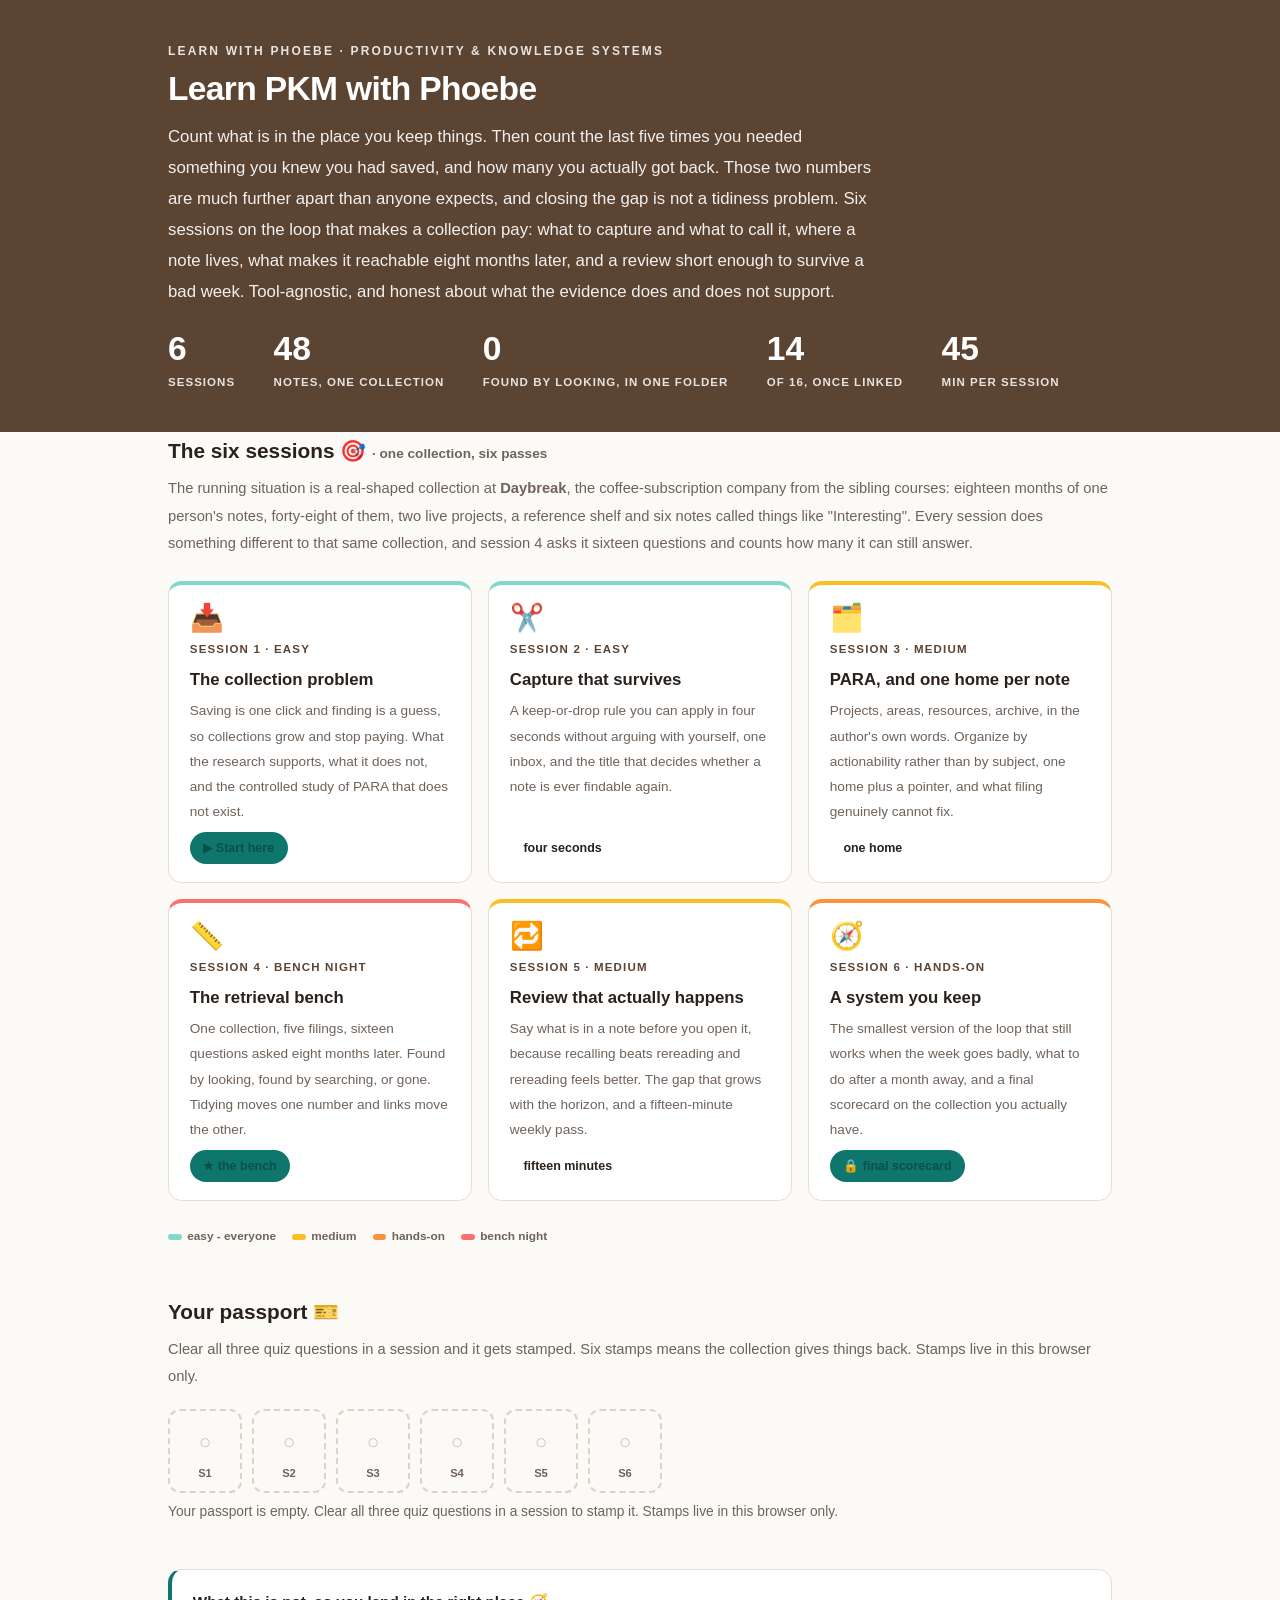
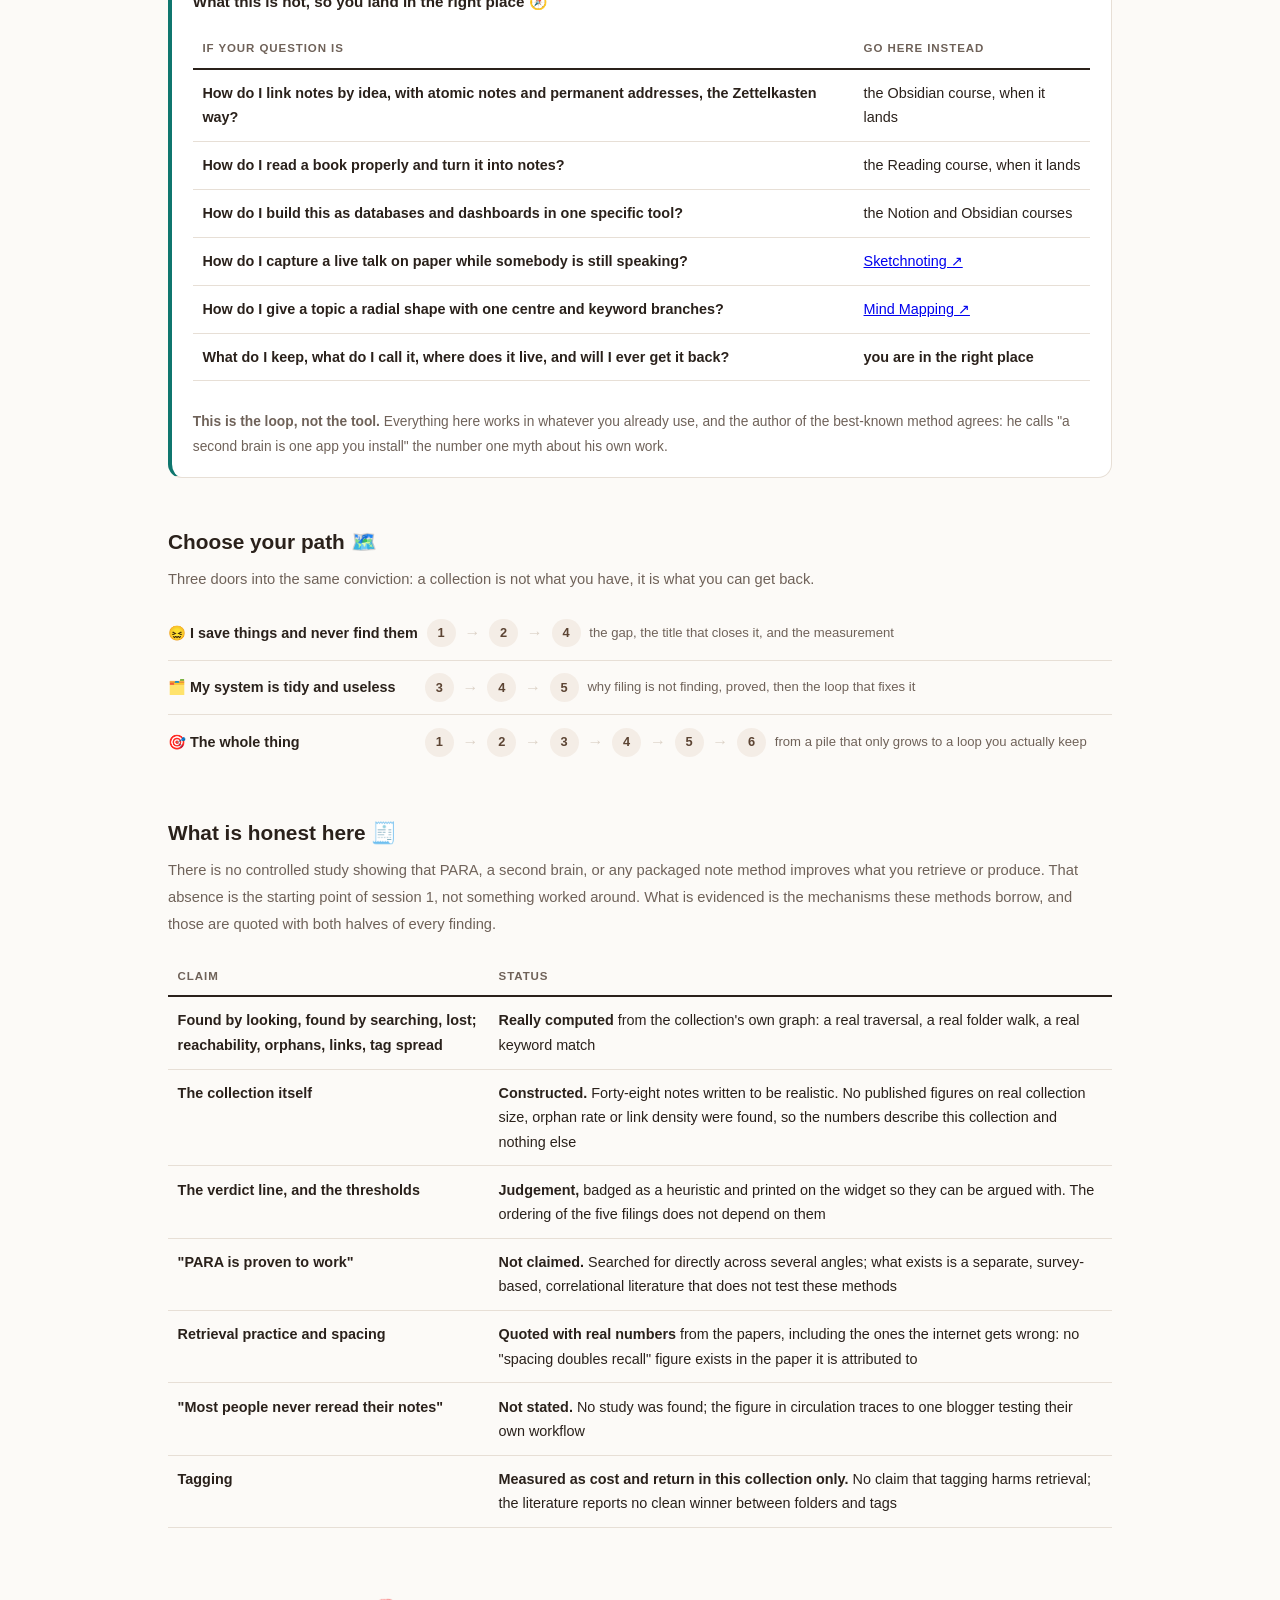
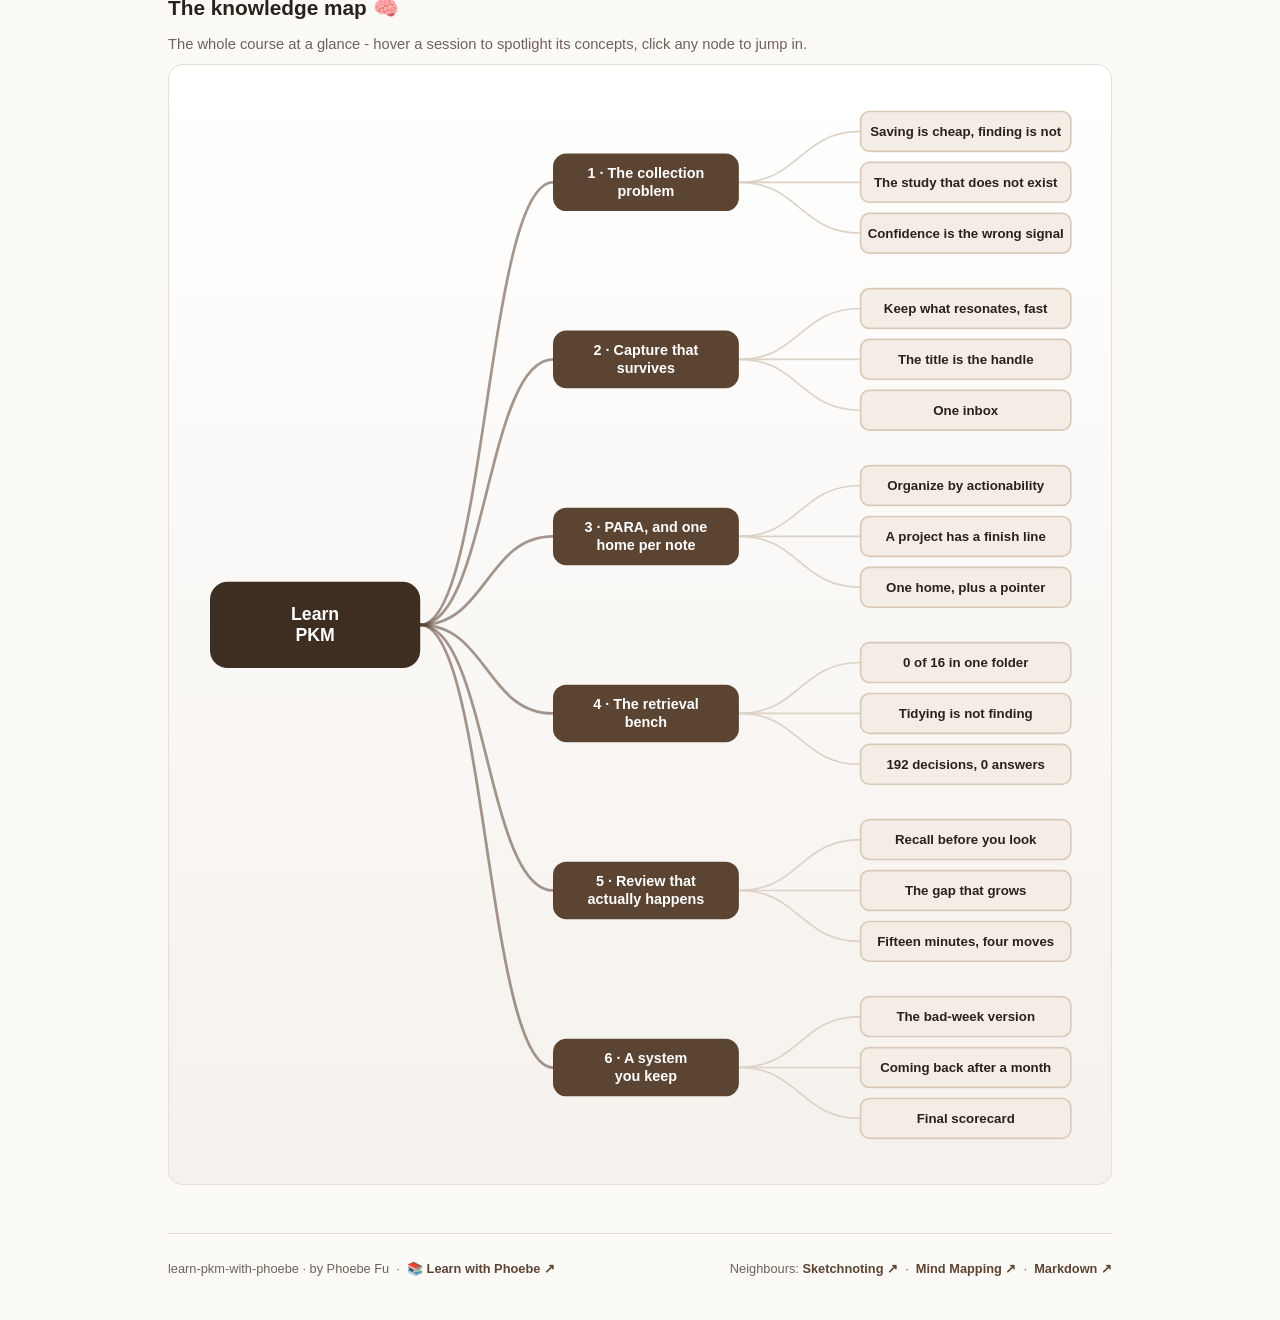
==== index.html @ 2a865d53 "Learn PKM with Phoebe: six sessions, the retrieval bench, source map Single-track, six 45-minute ses" ====
<!DOCTYPE html>
<html lang="en">
<head>
<meta charset="UTF-8">
<meta name="viewport" content="width=device-width, initial-scale=1.0">
<!-- social:start -->
<meta name="description" content="Six sessions on the loop that makes a note collection pay: capture, organize, retrieve, review - in any tool. With a bench that files one real collection five ways and counts what you could still get back eight months later. Free, by Phoebe Fu.">
<meta property="og:type" content="website">
<meta property="og:site_name" content="Learn with Phoebe">
<meta property="og:title" content="Learn PKM with Phoebe">
<meta property="og:description" content="One big folder answers zero of sixteen questions by looking. Sorting into topics fixes tidiness and not retrieval. Thirty-seven links fix both.">
<meta property="og:url" content="https://phoebefu6.github.io/learn-pkm-with-phoebe/">
<meta property="og:image" content="https://phoebefu6.github.io/learn-pkm-with-phoebe/assets/og-cover.png">
<meta property="og:image:width" content="1200">
<meta property="og:image:height" content="630">
<meta name="twitter:card" content="summary_large_image">
<meta name="twitter:title" content="Learn PKM with Phoebe">
<meta name="twitter:description" content="Six sessions on capture, organize, retrieve and review, with a bench that measures what a collection can still give back.">
<meta name="twitter:image" content="https://phoebefu6.github.io/learn-pkm-with-phoebe/assets/og-cover.png">
<!-- social:end -->
<title>Learn PKM with Phoebe</title>
<link rel="stylesheet" href="assets/style.css?v=1">
<style>

  .stats-row { display: flex; gap: 2.4rem; margin-top: 1.5rem; flex-wrap: wrap; }
  .stat b { display: block; font-size: 2.1rem; font-weight: 800; line-height: 1.05; font-variant-numeric: tabular-nums; }
  .stat span { font-size: .72rem; opacity: .85; text-transform: uppercase; letter-spacing: .09em; font-weight: 600; }

  .course-grid { display: grid; grid-template-columns: repeat(auto-fit, minmax(17rem, 1fr)); gap: 1rem; margin-top: 1.5rem; }
  .course-card {
    border: 1px solid var(--hairline);
    border-top: 4px solid var(--diff, var(--indigo));
    border-radius: var(--radius);
    padding: 1.2rem 1.3rem 1.1rem;
    display: flex;
    flex-direction: column;
    gap: .5rem;
    text-decoration: none;
    color: var(--ink);
    background: #fff;
    transition: box-shadow .15s ease, border-color .15s ease, transform .15s ease;
    position: relative;
  }
  .course-card:hover { border-color: var(--indigo-soft); border-top-color: var(--diff, var(--indigo)); box-shadow: 0 8px 28px rgba(92,68,51,.14); transform: translateY(-3px); }
  .course-card .cicon { font-size: 1.7rem; line-height: 1; }
  .course-card .cnum { font-size: .72rem; font-weight: 700; color: var(--indigo); text-transform: uppercase; letter-spacing: .1em; }
  .course-card h3 { font-size: 1.05rem; font-weight: 800; line-height: 1.3; }
  .course-card p { font-size: .85rem; color: var(--muted); flex: 1; }
  .course-card .meta { display: flex; gap: .4rem; flex-wrap: wrap; }

  .diff-legend { display: flex; gap: 1rem; margin-top: 1.6rem; font-size: .74rem; color: var(--muted); font-weight: 600; flex-wrap: wrap; }
  .diff-legend i { display: inline-block; width: .85rem; height: .35rem; border-radius: 999px; margin-right: .35rem; vertical-align: middle; }

  .paths { margin-top: 2.6rem; }
  .paths h2 { font-size: 1.3rem; font-weight: 800; margin-bottom: .3rem; }
  .paths .plede { color: var(--muted); font-size: .92rem; margin-bottom: .8rem; }
  .path { display: flex; gap: .55rem; align-items: center; padding: .75rem 0; border-bottom: .5px solid var(--hairline); flex-wrap: wrap; }
  .path:last-child { border-bottom: none; }
  .path b { min-width: 15.5rem; font-size: .9rem; }
  .path .pstep { background: var(--indigo-50); color: var(--indigo); border-radius: 999px; padding: .16rem .68rem; font-weight: 700; font-size: .8rem; text-decoration: none; transition: all .12s ease; }
  .path .pstep:hover { background: var(--indigo); color: #fff; }
  .path .parr { color: var(--faint); font-weight: 700; }

  .mm-section { margin-top: 1.6rem; }
  .mm-section h2 { font-size: 1.3rem; font-weight: 800; margin-bottom: .2rem; }
  .mm-section .mm-lede { color: var(--muted); font-size: .92rem; margin-bottom: .4rem; }
  .mm-wrap { border: 1px solid var(--hairline); border-radius: var(--radius); background: linear-gradient(180deg,#fff,#F5F1EC); padding: .6rem; overflow-x: auto; }
  .mm-svg { width: 100%; height: auto; display: block; max-width: 60rem; margin: 0 auto; min-width: 34rem; }
  .mm-link { cursor: pointer; text-decoration: none; }
  .mm-node rect { transition: opacity .15s ease, filter .15s ease; }
  .mm-node text { pointer-events: none; }
  .mm-link:hover .mm-node rect { filter: brightness(1.06); }
  .mm-edge { transition: opacity .15s ease; }

  .not-this { border: 1px solid var(--hairline); border-left: 4px solid var(--jade); border-radius: var(--radius); background: #fff; padding: 1.1rem 1.3rem; margin-top: 1.2rem; }
  .not-this h3 { font-size: .95rem; font-weight: 800; margin-bottom: .5rem; }
</style>
</head>
<body>

<header class="masthead">
  <div class="wrap">
    <div class="eyebrow">Learn with Phoebe · Productivity &amp; Knowledge Systems</div>
    <h1>Learn <span class="accent">PKM</span> with Phoebe</h1>
    <p class="sub">Count what is in the place you keep things. Then count the last five times you needed something you knew you had saved, and how many you actually got back. Those two numbers are much further apart than anyone expects, and closing the gap is not a tidiness problem. Six sessions on the loop that makes a collection pay: what to capture and what to call it, where a note lives, what makes it reachable eight months later, and a review short enough to survive a bad week. Tool-agnostic, and honest about what the evidence does and does not support.</p>
    <div class="stats-row">
      <div class="stat"><b data-count="6">6</b><span>sessions</span></div>
      <div class="stat"><b data-count="48">48</b><span>notes, one collection</span></div>
      <div class="stat"><b data-count="0">0</b><span>found by looking, in one folder</span></div>
      <div class="stat"><b data-count="14">14</b><span>of 16, once linked</span></div>
      <div class="stat"><b data-count="45">45</b><span>min per session</span></div>
    </div>
  </div>
</header>

<main class="wrap">

  <section class="section">
    <div class="paths" style="margin-top:0">
      <h2>The six sessions 🎯 <span style="font-size:.85rem;font-weight:600;color:var(--muted)">· one collection, six passes</span></h2>
      <p class="plede">The running situation is a real-shaped collection at <strong>Daybreak</strong>, the coffee-subscription company from the sibling courses: eighteen months of one person's notes, forty-eight of them, two live projects, a reference shelf and six notes called things like "Interesting". Every session does something different to that same collection, and session 4 asks it sixteen questions and counts how many it can still answer.</p>
    </div>

    <div class="course-grid">
      <a class="course-card" href="courses/01-the-collection-problem.html" style="--diff:#7FD8CB">
        <span class="cicon">📥</span>
        <span class="cnum">Session 1 · easy</span>
        <h3>The collection problem</h3>
        <p>Saving is one click and finding is a guess, so collections grow and stop paying. What the research supports, what it does not, and the controlled study of PARA that does not exist.</p>
        <span class="meta"><span class="pill amber">▶ Start here</span></span>
      </a>
      <a class="course-card" href="courses/02-capture-that-survives.html" style="--diff:#7FD8CB">
        <span class="cicon">✂️</span>
        <span class="cnum">Session 2 · easy</span>
        <h3>Capture that survives</h3>
        <p>A keep-or-drop rule you can apply in four seconds without arguing with yourself, one inbox, and the title that decides whether a note is ever findable again.</p>
        <span class="meta"><span class="pill">four seconds</span></span>
      </a>
      <a class="course-card" href="courses/03-para-and-one-home.html" style="--diff:#FBBF24">
        <span class="cicon">🗂️</span>
        <span class="cnum">Session 3 · medium</span>
        <h3>PARA, and one home per note</h3>
        <p>Projects, areas, resources, archive, in the author's own words. Organize by actionability rather than by subject, one home plus a pointer, and what filing genuinely cannot fix.</p>
        <span class="meta"><span class="pill">one home</span></span>
      </a>
      <a class="course-card" href="courses/04-the-retrieval-bench.html" style="--diff:#F87171">
        <span class="cicon">📏</span>
        <span class="cnum">Session 4 · bench night</span>
        <h3>The retrieval bench</h3>
        <p>One collection, five filings, sixteen questions asked eight months later. Found by looking, found by searching, or gone. Tidying moves one number and links move the other.</p>
        <span class="meta"><span class="pill amber">★ the bench</span></span>
      </a>
      <a class="course-card" href="courses/05-review-that-actually-happens.html" style="--diff:#FBBF24">
        <span class="cicon">🔁</span>
        <span class="cnum">Session 5 · medium</span>
        <h3>Review that actually happens</h3>
        <p>Say what is in a note before you open it, because recalling beats rereading and rereading feels better. The gap that grows with the horizon, and a fifteen-minute weekly pass.</p>
        <span class="meta"><span class="pill">fifteen minutes</span></span>
      </a>
      <a class="course-card" href="courses/06-a-system-you-keep.html" style="--diff:#FB923C">
        <span class="cicon">🧭</span>
        <span class="cnum">Session 6 · hands-on</span>
        <h3>A system you keep</h3>
        <p>The smallest version of the loop that still works when the week goes badly, what to do after a month away, and a final scorecard on the collection you actually have.</p>
        <span class="meta"><span class="pill amber">🔒 final scorecard</span></span>
      </a>
    </div>

    <div class="diff-legend">
      <span><i style="background:#7FD8CB"></i>easy - everyone</span>
      <span><i style="background:#FBBF24"></i>medium</span>
      <span><i style="background:#FB923C"></i>hands-on</span>
      <span><i style="background:#F87171"></i>bench night</span>
    </div>
  </section>

  <section class="section">
    <div class="paths" style="margin-top:0">
      <h2>Your passport 🎫</h2>
      <p class="plede">Clear all three quiz questions in a session and it gets stamped. Six stamps means the collection gives things back. Stamps live in this browser only.</p>
    </div>
    <div class="pp-strip"></div>
  </section>

  <section class="section">
    <div class="not-this">
      <h3>What this is not, so you land in the right place 🧭</h3>
      <table class="clean">
        <tr><th>If your question is</th><th>Go here instead</th></tr>
        <tr><td>How do I link notes by idea, with atomic notes and permanent addresses, the Zettelkasten way?</td><td>the Obsidian course, when it lands</td></tr>
        <tr><td>How do I read a book properly and turn it into notes?</td><td>the Reading course, when it lands</td></tr>
        <tr><td>How do I build this as databases and dashboards in one specific tool?</td><td>the Notion and Obsidian courses</td></tr>
        <tr><td>How do I capture a live talk on paper while somebody is still speaking?</td><td><a href="https://phoebefu6.github.io/learn-sketchnoting-with-phoebe/">Sketchnoting ↗</a></td></tr>
        <tr><td>How do I give a topic a radial shape with one centre and keyword branches?</td><td><a href="https://phoebefu6.github.io/learn-mind-mapping-with-phoebe/">Mind Mapping ↗</a></td></tr>
        <tr><td><strong>What do I keep, what do I call it, where does it live, and will I ever get it back?</strong></td><td><strong>you are in the right place</strong></td></tr>
      </table>
      <p style="margin-top:.7rem;font-size:.86rem;color:var(--muted)"><strong>This is the loop, not the tool.</strong> Everything here works in whatever you already use, and the author of the best-known method agrees: he calls "a second brain is one app you install" the number one myth about his own work.</p>
    </div>
  </section>

  <section class="section">
    <div class="paths">
      <h2>Choose your path 🗺️</h2>
      <p class="plede">Three doors into the same conviction: a collection is not what you have, it is what you can get back.</p>
      <div class="path"><b>😖 I save things and never find them</b>
        <a class="pstep" href="courses/01-the-collection-problem.html">1</a><span class="parr">→</span>
        <a class="pstep" href="courses/02-capture-that-survives.html">2</a><span class="parr">→</span>
        <a class="pstep" href="courses/04-the-retrieval-bench.html">4</a>
        <span style="font-size:.82rem;color:var(--muted)">the gap, the title that closes it, and the measurement</span>
      </div>
      <div class="path"><b>🗂️ My system is tidy and useless</b>
        <a class="pstep" href="courses/03-para-and-one-home.html">3</a><span class="parr">→</span>
        <a class="pstep" href="courses/04-the-retrieval-bench.html">4</a><span class="parr">→</span>
        <a class="pstep" href="courses/05-review-that-actually-happens.html">5</a>
        <span style="font-size:.82rem;color:var(--muted)">why filing is not finding, proved, then the loop that fixes it</span>
      </div>
      <div class="path"><b>🎯 The whole thing</b>
        <a class="pstep" href="courses/01-the-collection-problem.html">1</a><span class="parr">→</span>
        <a class="pstep" href="courses/02-capture-that-survives.html">2</a><span class="parr">→</span>
        <a class="pstep" href="courses/03-para-and-one-home.html">3</a><span class="parr">→</span>
        <a class="pstep" href="courses/04-the-retrieval-bench.html">4</a><span class="parr">→</span>
        <a class="pstep" href="courses/05-review-that-actually-happens.html">5</a><span class="parr">→</span>
        <a class="pstep" href="courses/06-a-system-you-keep.html">6</a>
        <span style="font-size:.82rem;color:var(--muted)">from a pile that only grows to a loop you actually keep</span>
      </div>
    </div>
  </section>

  <section class="section">
    <div class="paths" style="margin-top:0">
      <h2>What is honest here 🧾</h2>
      <p class="plede">There is no controlled study showing that PARA, a second brain, or any packaged note method improves what you retrieve or produce. That absence is the starting point of session 1, not something worked around. What is evidenced is the mechanisms these methods borrow, and those are quoted with both halves of every finding.</p>
    </div>
    <table class="clean">
      <tr><th>Claim</th><th>Status</th></tr>
      <tr><td>Found by looking, found by searching, lost; reachability, orphans, links, tag spread</td><td><strong>Really computed</strong> from the collection's own graph: a real traversal, a real folder walk, a real keyword match</td></tr>
      <tr><td>The collection itself</td><td><strong>Constructed.</strong> Forty-eight notes written to be realistic. No published figures on real collection size, orphan rate or link density were found, so the numbers describe this collection and nothing else</td></tr>
      <tr><td>The verdict line, and the thresholds</td><td><strong>Judgement,</strong> badged as a heuristic and printed on the widget so they can be argued with. The ordering of the five filings does not depend on them</td></tr>
      <tr><td>"PARA is proven to work"</td><td><strong>Not claimed.</strong> Searched for directly across several angles; what exists is a separate, survey-based, correlational literature that does not test these methods</td></tr>
      <tr><td>Retrieval practice and spacing</td><td><strong>Quoted with real numbers</strong> from the papers, including the ones the internet gets wrong: no "spacing doubles recall" figure exists in the paper it is attributed to</td></tr>
      <tr><td>"Most people never reread their notes"</td><td><strong>Not stated.</strong> No study was found; the figure in circulation traces to one blogger testing their own workflow</td></tr>
      <tr><td>Tagging</td><td><strong>Measured as cost and return in this collection only.</strong> No claim that tagging harms retrieval; the literature reports no clean winner between folders and tags</td></tr>
    </table>
  </section>

  <section class="section mm-section">
    <h2>The knowledge map 🧠</h2>
    <p class="mm-lede">The whole course at a glance - hover a session to spotlight its concepts, click any node to jump in.</p>
    <div class="mm-wrap"><div id="mindmap"></div></div>
  </section>

  <footer class="pagefoot">
    <span>learn-pkm-with-phoebe · by Phoebe Fu &nbsp;·&nbsp; 📚 <a href="https://phoebefu6.github.io/learn-with-phoebe/">Learn with Phoebe ↗</a></span>
    <span>Neighbours: <a href="https://phoebefu6.github.io/learn-sketchnoting-with-phoebe/">Sketchnoting ↗</a> &nbsp;·&nbsp; <a href="https://phoebefu6.github.io/learn-mind-mapping-with-phoebe/">Mind Mapping ↗</a> &nbsp;·&nbsp; <a href="https://phoebefu6.github.io/learn-markdown-with-phoebe/">Markdown ↗</a></span>
  </footer>

</main>

<script>
window.MINDMAP_DATA = {
  title: "Learn\nPKM",
  centerColor: "#3E2D21",
  sessions: [
    { label: "The collection\nproblem", href: "courses/01-the-collection-problem.html", color: "#7FD8CB",
      concepts: [
        { label: "Saving is cheap, finding is not", href: "courses/01-the-collection-problem.html" },
        { label: "The study that does not exist", href: "courses/01-the-collection-problem.html" },
        { label: "Confidence is the wrong signal", href: "courses/01-the-collection-problem.html" } ] },
    { label: "Capture that\nsurvives", href: "courses/02-capture-that-survives.html", color: "#7FD8CB",
      concepts: [
        { label: "Keep what resonates, fast", href: "courses/02-capture-that-survives.html" },
        { label: "The title is the handle", href: "courses/02-capture-that-survives.html" },
        { label: "One inbox", href: "courses/02-capture-that-survives.html" } ] },
    { label: "PARA, and one\nhome per note", href: "courses/03-para-and-one-home.html", color: "#FBBF24",
      concepts: [
        { label: "Organize by actionability", href: "courses/03-para-and-one-home.html" },
        { label: "A project has a finish line", href: "courses/03-para-and-one-home.html" },
        { label: "One home, plus a pointer", href: "courses/03-para-and-one-home.html" } ] },
    { label: "The retrieval\nbench", href: "courses/04-the-retrieval-bench.html", color: "#F87171",
      concepts: [
        { label: "0 of 16 in one folder", href: "courses/04-the-retrieval-bench.html" },
        { label: "Tidying is not finding", href: "courses/04-the-retrieval-bench.html" },
        { label: "192 decisions, 0 answers", href: "courses/04-the-retrieval-bench.html" } ] },
    { label: "Review that\nactually happens", href: "courses/05-review-that-actually-happens.html", color: "#FBBF24",
      concepts: [
        { label: "Recall before you look", href: "courses/05-review-that-actually-happens.html" },
        { label: "The gap that grows", href: "courses/05-review-that-actually-happens.html" },
        { label: "Fifteen minutes, four moves", href: "courses/05-review-that-actually-happens.html" } ] },
    { label: "A system\nyou keep", href: "courses/06-a-system-you-keep.html", color: "#FB923C",
      concepts: [
        { label: "The bad-week version", href: "courses/06-a-system-you-keep.html" },
        { label: "Coming back after a month", href: "courses/06-a-system-you-keep.html" },
        { label: "Final scorecard", href: "courses/06-a-system-you-keep.html" } ] }
  ]
};
</script>
<script src="assets/mindmap.js?v=1"></script>
<script src="assets/app.js?v=1"></script>
</body>
</html>
---- assets/style.css ----
/* learn-pkm-with-phoebe - editorial bold design system
   Accent: spruce #5C4433 · Ink deep spruce #3E2D21 · Flagship: burnt orange #0F766E
   (CSS var names still read --indigo/--amber; they hold spruce and burnt orange.)
   NOTE: this is the PAGE chrome. The bench palette inside map-live.js is separate. */

:root {
  --indigo: #5C4433;
  --indigo-deep: #3E2D21;
  --indigo-mid: #7A5C45;
  --indigo-soft: #D9C9B8;
  --indigo-50: #F4EDE6;
  --ink: #2A211B;
  --muted: #6F6259;
  --faint: #DCD2C7;
  --hairline: #E7DFD6;
  --jade: #0F766E;
  --jade-ink: #0A4F4A;
  --amber: #0F766E;
  --amber-ink: #0A4F4A;
  --amber-50: #D7EDEA;
  --paper: #FCFAF7;
  --code-bg: #241C16;
  --code-ink: #E7DFD6;
  --radius: 14px;
}

* { margin: 0; padding: 0; box-sizing: border-box; }

html { font-size: 16px; scroll-behavior: smooth; }
html.zoom-125 { font-size: 20px; }
html.zoom-150 { font-size: 24px; }

body {
  font-family: "Inter", -apple-system, BlinkMacSystemFont, "Segoe UI", Roboto, sans-serif;
  background: var(--paper);
  color: var(--ink);
  line-height: 1.85;
  font-feature-settings: "tnum";
}

.wrap { max-width: 62rem; margin: 0 auto; padding: 0 1.5rem; }

/* ---------- header band ---------- */
.masthead {
  background: var(--indigo);
  color: #fff;
  padding: 2.5rem 0 2.25rem;
}
.masthead .eyebrow {
  font-size: .75rem;
  letter-spacing: .18em;
  text-transform: uppercase;
  opacity: .85;
  font-weight: 600;
}
.masthead h1 {
  font-size: 2.1rem;
  line-height: 1.15;
  font-weight: 800;
  margin: .5rem 0 .75rem;
  letter-spacing: -.02em;
}
.masthead h1 .accent { color: inherit; }
.masthead .sub { font-size: 1.05rem; opacity: .92; max-width: 44rem; }

.chip-row { display: flex; flex-wrap: wrap; gap: .5rem; margin-top: 1.1rem; }
.chip {
  display: inline-flex;
  align-items: center;
  gap: .35rem;
  border-radius: 999px;
  padding: .25rem .8rem;
  font-size: .78rem;
  font-weight: 600;
  white-space: nowrap;
}
.chip.level { background: #fff; color: var(--indigo); }
.chip.audience { background: rgba(255,255,255,.16); color: #fff; border: 1px solid rgba(255,255,255,.35); }
.chip.time { background: var(--ink); color: #fff; font-variant-numeric: tabular-nums; }


/* ---------- agenda band ----------
   Recovered 2026-09-02. These six repos were scaffolded from a stylesheet that had
   lost this block, so .agenda rendered as run-on inline text ~700px tall inside the
   masthead. 87 of 93 repos carry it; these were the exception, and they were also the
   six the estate sweep could not see. See course-builder/references/field-notes.md.

   .a3 does NOT reuse the donor's `color: var(--amber-ink)`: that pair falls below
   4.5:1 against --amber in all six palettes, which is the same failure the sweep
   flags on the wellbeing courses. The literal below is the darkest tone of this
   repo's own amber-ink that clears 4.5:1, so the band stays bright. Recompute it if
   --amber changes. */
.agenda {
  display: flex;
  border-radius: 999px;
  overflow: hidden;
  margin: 1.4rem 0 0;
  font-size: .72rem;
  font-weight: 600;
  text-align: center;
  color: #fff;
}
.agenda span { padding: .45rem .3rem; white-space: nowrap; overflow: hidden; text-overflow: ellipsis; }
.agenda .a1 { background: var(--indigo-deep); }
.agenda .a2 { background: var(--indigo-mid); }
.agenda .a3 { background: var(--amber); color: #FFFFFF; }
.agenda .a4 { background: var(--indigo-soft); color: var(--ink); }

/* ---------- toolbar ---------- */
.toolbar {
  position: sticky;
  top: 0;
  z-index: 40;
  background: rgba(255,255,255,.94);
  backdrop-filter: blur(6px);
  border-bottom: 1px solid var(--hairline);
  padding: .55rem 0;
}
.toolbar .wrap { display: flex; align-items: center; gap: .6rem; }
.toolbar .crumb { font-size: .8rem; color: var(--muted); font-weight: 600; margin-right: auto; }
.toolbar .crumb a { color: var(--indigo); text-decoration: none; }
.btn {
  border: 1px solid var(--hairline);
  background: #fff;
  color: var(--ink);
  border-radius: 999px;
  padding: .35rem .9rem;
  font-size: .78rem;
  font-weight: 600;
  cursor: pointer;
  font-family: inherit;
  transition: all .15s ease;
}
.btn:hover { border-color: var(--indigo); color: var(--indigo); }
.btn.primary { background: var(--indigo); border-color: var(--indigo); color: #fff; }
.btn.primary:hover { background: var(--indigo-deep); }

/* ---------- sections ---------- */
main { padding: 2.5rem 0 4rem; }

.section { margin-bottom: 2.8rem; }
.section-kicker { margin-bottom: 1rem; }
.section-kicker .klabel {
  display: block;
  font-size: .72rem;
  text-transform: uppercase;
  letter-spacing: .1em;
  color: var(--indigo);
  font-weight: 700;
  margin-bottom: .35rem;
}
.section-kicker h2 {
  font-size: 1.45rem;
  font-weight: 800;
  letter-spacing: -.01em;
  display: flex;
  align-items: center;
  gap: .7rem;
  flex-wrap: wrap;
}
.section-kicker .tag {
  border-radius: 999px;
  padding: .18rem .7rem;
  font-size: .7rem;
  font-weight: 700;
  text-transform: uppercase;
  letter-spacing: .08em;
}
.tag.concept { background: var(--indigo-50); color: var(--indigo); }
.tag.demo { background: var(--amber-50); color: var(--amber-ink); }
.tag.exercise { background: var(--ink); color: #fff; }

.lede { color: var(--muted); max-width: 46rem; margin-bottom: 1.4rem; line-height: 1.8; }

/* live vs self-study markers on cards */
.mode {
  font-size: .64rem;
  font-weight: 700;
  text-transform: uppercase;
  letter-spacing: .07em;
  padding: .14rem .6rem;
  border-radius: 999px;
  flex: none;
}
.mode.live { background: var(--indigo); color: #fff; }
.mode.self { background: #fff; color: var(--muted); border: 1px solid var(--hairline); }

/* ---------- accordions ---------- */
details.card {
  border: 1px solid var(--hairline);
  border-radius: var(--radius);
  margin-bottom: .8rem;
  overflow: hidden;
  background: #fff;
}
details.card[open] { border-color: var(--indigo-soft); box-shadow: 0 8px 28px rgba(92,68,51,.08); }
details.card summary {
  list-style: none;
  cursor: pointer;
  padding: 1rem 1.25rem;
  display: flex;
  align-items: center;
  gap: .75rem;
  font-weight: 700;
  font-size: 1.02rem;
  user-select: none;
}
details.card summary::-webkit-details-marker { display: none; }
details.card summary .dot {
  width: .6rem; height: .6rem;
  border-radius: 999px;
  background: var(--indigo);
  flex: none;
}
details.card summary .mini { margin-left: auto; font-size: .72rem; color: var(--muted); font-weight: 600; white-space: nowrap; }
details.card summary .caret { transition: transform .2s ease; color: var(--indigo); font-size: .8rem; }
details.card[open] summary .caret { transform: rotate(90deg); }
details.card .body { padding: 0 1.25rem 1.4rem; border-top: 1px solid var(--hairline); padding-top: 1.15rem; }
details.card .body p { margin-bottom: 1.05rem; max-width: 48rem; }
details.card .body p:last-child { margin-bottom: 0; }
details.card .body ul, details.card .body ol { margin: 0 0 1.1rem 1.2rem; max-width: 47rem; }
details.card .body li { margin-bottom: .65rem; }
details.card .body h4 { font-size: .95rem; font-weight: 700; margin: 1.1rem 0 .45rem; }
details.card .body h4:first-child { margin-top: 0; }

/* ---------- pills & legends ---------- */
.legend { display: flex; flex-wrap: wrap; gap: .5rem; margin: 0 0 1.2rem; }
.pill {
  display: inline-flex;
  align-items: center;
  gap: .4rem;
  border-radius: 999px;
  padding: .28rem .85rem;
  font-size: .78rem;
  font-weight: 600;
}
.pill.solid { background: var(--indigo); color: #fff; }
.pill.light { background: var(--indigo-50); color: var(--indigo); }
.pill.inkpill { background: var(--ink); color: #fff; }
.pill.amber, .pill.peach { background: var(--amber); color: var(--amber-ink); }
.pill.bare { color: var(--faint); }

/* ---------- 4D grid ---------- */
.grid-2 { display: grid; grid-template-columns: repeat(auto-fit, minmax(15rem, 1fr)); gap: .8rem; margin: .5rem 0 1rem; }
.d-card {
  border: 1px solid var(--hairline);
  border-left: 4px solid var(--indigo);
  border-radius: 10px;
  padding: 1rem 1.1rem;
}
.d-card h4 { font-size: .95rem; margin-bottom: .3rem; }
.d-card h4 .lead-letter { color: var(--indigo); }
.d-card p { font-size: .86rem; color: var(--muted); margin: 0; }

/* ---------- tables ---------- */
table.clean { width: 100%; border-collapse: collapse; font-size: .9rem; margin: .4rem 0 1rem; }
table.clean th {
  text-align: left;
  font-size: .72rem;
  text-transform: uppercase;
  letter-spacing: .08em;
  color: var(--muted);
  padding: .5rem .6rem;
  border-bottom: 2px solid var(--ink);
}
table.clean td { padding: .7rem .6rem; border-bottom: .5px solid var(--hairline); vertical-align: top; line-height: 1.7; }
table.clean td:first-child { font-weight: 600; }

/* ---------- prompt boxes ---------- */
.prompt-box {
  position: relative;
  background: var(--code-bg);
  color: var(--code-ink);
  border-radius: var(--radius);
  padding: 1.1rem 1.2rem;
  margin: 1rem 0 1.2rem;
  font-family: "SF Mono", ui-monospace, Menlo, Consolas, monospace;
  font-size: .84rem;
  line-height: 1.65;
  white-space: pre-wrap;
  word-break: break-word;
}
.prompt-box .label {
  position: absolute;
  top: -0.7rem;
  left: 1rem;
  background: var(--indigo);
  color: #fff;
  font-family: "Inter", -apple-system, sans-serif;
  font-size: .68rem;
  font-weight: 700;
  letter-spacing: .06em;
  text-transform: uppercase;
  border-radius: 999px;
  padding: .15rem .7rem;
}
.prompt-box.bad .label { background: var(--faint); color: var(--ink); }
.prompt-box.good .label { background: var(--amber); color: var(--amber-ink); }
.copy-btn {
  position: absolute;
  top: .7rem;
  right: .7rem;
  background: rgba(255,255,255,.1);
  border: 1px solid rgba(255,255,255,.25);
  color: #fff;
  border-radius: 999px;
  padding: .25rem .8rem;
  font-size: .72rem;
  font-weight: 600;
  cursor: pointer;
  font-family: "Inter", -apple-system, sans-serif;
  transition: background .15s ease;
}
.copy-btn:hover { background: rgba(255,255,255,.22); }
.copy-btn.copied { background: var(--amber); border-color: var(--amber); color: var(--amber-ink); }

/* ---------- demo steps ---------- */
.steps { counter-reset: step; margin: .6rem 0 1rem; }
.step {
  display: flex;
  gap: .9rem;
  padding: .85rem 0;
  border-bottom: .5px solid var(--hairline);
}
.step:last-child { border-bottom: none; }
.step::before {
  counter-increment: step;
  content: counter(step);
  flex: none;
  width: 1.7rem; height: 1.7rem;
  border-radius: 999px;
  background: var(--indigo-50);
  color: var(--indigo);
  font-weight: 700;
  font-size: .85rem;
  display: inline-flex;
  align-items: center;
  justify-content: center;
  margin-top: .1rem;
}
.step p { margin: 0; }

/* ---------- callouts ---------- */
.callout {
  border-radius: var(--radius);
  padding: 1rem 1.2rem;
  margin: 1rem 0;
  font-size: .92rem;
}
.callout.tip { background: var(--indigo-50); border-left: 4px solid var(--indigo); }
.callout.win { background: var(--amber-50); border-left: 4px solid var(--amber); }
.callout strong:first-child { display: block; margin-bottom: .2rem; }

.callout.example {
  background: #FFFFFF;
  border: 1px solid var(--hairline);
  border-left: 4px solid var(--amber);
  font-size: .9rem;
}
.callout.example .ex-pill {
  display: inline-block;
  background: var(--amber);
  color: var(--amber-ink);
  border-radius: 999px;
  padding: .15rem .7rem;
  font-size: .68rem;
  font-weight: 700;
  text-transform: uppercase;
  letter-spacing: .06em;
  margin-bottom: .5rem;
}
.callout.example p { margin: 0 0 .75rem; max-width: 47rem; }
.callout.example p:last-child { margin-bottom: 0; }
.callout.example ul { margin: 0 0 0 1.1rem; max-width: 46rem; }
.callout.example li { margin-bottom: .6rem; }
.callout.example li:last-child { margin-bottom: 0; }

/* ---------- zoomable figures ---------- */
figure.zoomable {
  border: 1px solid var(--hairline);
  border-radius: var(--radius);
  padding: 1.2rem;
  margin: 1rem 0 1.4rem;
  cursor: zoom-in;
  transition: box-shadow .15s ease;
  background: #fff;
}
figure.zoomable:hover { box-shadow: 0 8px 28px rgba(92,68,51,.12); }
figure.zoomable svg, figure.zoomable img { width: 100%; height: auto; display: block; }
figure.zoomable figcaption {
  margin-top: .6rem;
  font-size: .76rem;
  color: var(--muted);
  font-weight: 600;
  display: flex;
  align-items: center;
  gap: .4rem;
}

.lightbox {
  position: fixed;
  inset: 0;
  z-index: 100;
  background: rgba(42,33,27,.9);
  display: none;
  align-items: center;
  justify-content: center;
  padding: 3vh 3vw;
  cursor: zoom-out;
}
.lightbox.open { display: flex; }
.lightbox .inner {
  background: #fff;
  border-radius: var(--radius);
  padding: 2rem;
  max-width: 94vw;
  max-height: 92vh;
  overflow: auto;
}
.lightbox .inner svg, .lightbox .inner img { width: min(88vw, 70rem); height: auto; }
.lightbox .close-hint {
  position: fixed;
  top: 1rem; right: 1.4rem;
  color: #fff;
  font-size: .8rem;
  font-weight: 600;
  opacity: .8;
}

/* ---------- courses covered ---------- */
.covered { border: 1px solid var(--hairline); border-radius: var(--radius); overflow: hidden; }
.covered-row {
  display: flex;
  align-items: baseline;
  gap: .8rem;
  padding: .75rem 1.1rem;
  border-bottom: .5px solid var(--hairline);
  font-size: .9rem;
}
.covered-row:last-child { border-bottom: none; }
.covered-row .status { flex: none; }
.covered-row .name { font-weight: 600; }
.covered-row .note { margin-left: auto; color: var(--muted); font-size: .78rem; text-align: right; }

/* ---------- cheat sheet footer ---------- */
.cheat {
  background: var(--ink);
  color: #fff;
  border-radius: var(--radius);
  padding: 1.6rem 1.6rem 1.3rem;
  margin-top: 3rem;
}
.cheat h3 { font-size: 1.1rem; margin-bottom: 1rem; }
.cheat h3 span { color: var(--indigo-soft); }
.cheat .grid-2 { gap: 1rem; }
.cheat .cheat-item { border-left: 3px solid var(--indigo-mid); padding-left: .8rem; }
.cheat .cheat-item b { display: block; font-size: .85rem; color: var(--indigo-soft); }
.cheat .cheat-item span { font-size: .82rem; opacity: .85; }

footer.pagefoot {
  border-top: 1px solid var(--hairline);
  margin-top: 3rem;
  padding: 1.4rem 0 2.5rem;
  font-size: .8rem;
  color: var(--muted);
  display: flex;
  justify-content: space-between;
  flex-wrap: wrap;
  gap: .8rem;
}
footer.pagefoot a { color: var(--indigo); text-decoration: none; font-weight: 600; }

/* ---------- wayfinding: reading progress + section dots + part numbers ---------- */

#progress-bar {
  position: fixed;
  top: 0; left: 0;
  height: 3px;
  width: 0;
  background: linear-gradient(90deg, var(--indigo), var(--amber));
  z-index: 90;
}

.pagenav {
  position: fixed;
  right: 1.1rem;
  top: 50%;
  transform: translateY(-50%);
  z-index: 50;
  display: flex;
  flex-direction: column;
  gap: .55rem;
}
.pagenav a {
  width: .68rem; height: .68rem;
  border-radius: 999px;
  background: #fff;
  border: 2px solid var(--faint);
  display: block;
  position: relative;
  transition: all .15s ease;
}
.pagenav a:hover { border-color: var(--indigo); transform: scale(1.3); }
.pagenav a.active { background: var(--indigo); border-color: var(--indigo); }
.pagenav a .nlabel {
  position: absolute;
  right: 1.4rem;
  top: 50%;
  transform: translateY(-50%);
  background: var(--ink);
  color: #fff;
  font-size: .7rem;
  font-weight: 600;
  padding: .22rem .65rem;
  border-radius: 6px;
  white-space: nowrap;
  opacity: 0;
  pointer-events: none;
  transition: opacity .15s ease;
}
.pagenav a:hover .nlabel { opacity: 1; }
@media (max-width: 74rem) { .pagenav { display: none; } }

main { counter-reset: partnum -1; }
.section .section-kicker { position: relative; }
.section .section-kicker::before {
  counter-increment: partnum;
  content: counter(partnum, decimal-leading-zero);
  position: absolute;
  right: 0;
  top: -1.2rem;
  font-size: 4.4rem;
  font-weight: 800;
  color: var(--indigo-50);
  line-height: 1;
  font-variant-numeric: tabular-nums;
  pointer-events: none;
  z-index: 0;
}
.section .section-kicker > * { position: relative; z-index: 1; }

details.card summary { transition: background .15s ease; }
details.card summary:hover { background: #F5F1EC; }

/* ---------- journey strip: you are here in the series ---------- */
.journey {
  display: flex;
  align-items: center;
  gap: .45rem;
  margin-top: 1.1rem;
  flex-wrap: wrap;
}
.journey .jlabel { font-size: .7rem; font-weight: 700; text-transform: uppercase; letter-spacing: .09em; opacity: .8; margin-right: .3rem; }
.journey a {
  width: 1.7rem; height: 1.7rem;
  border-radius: 999px;
  display: inline-flex;
  align-items: center;
  justify-content: center;
  font-size: .8rem;
  font-weight: 700;
  text-decoration: none;
  color: #fff;
  border: 1.5px solid rgba(255,255,255,.45);
  transition: all .15s ease;
  font-variant-numeric: tabular-nums;
}
.journey a:hover { border-color: #fff; transform: scale(1.12); }
.journey a.here { background: #fff; color: var(--indigo); border-color: #fff; }
.journey a.dd-chip { width: auto; border-radius: 999px; padding: 0 .7rem; font-size: .72rem; }

/* ---------- check-yourself quiz ---------- */
.quiz-q {
  border: 1px solid var(--hairline);
  border-radius: var(--radius);
  padding: 1.1rem 1.25rem 1rem;
  margin-bottom: .9rem;
  background: #fff;
}
.quiz-q .qtext { font-weight: 700; margin-bottom: .7rem; }
.quiz-q .qopt {
  display: block;
  width: 100%;
  text-align: left;
  background: #fff;
  border: 1px solid var(--hairline);
  border-radius: 10px;
  padding: .6rem .9rem;
  margin-bottom: .5rem;
  font-size: .9rem;
  font-family: inherit;
  color: var(--ink);
  cursor: pointer;
  transition: all .15s ease;
}
.quiz-q .qopt:hover { border-color: var(--indigo); background: var(--indigo-50); }
.quiz-q .qopt.correct { background: var(--indigo); border-color: var(--indigo); color: #fff; font-weight: 600; }
.quiz-q .qopt.correct::after { content: "  ✓"; }
.quiz-q .qopt.wrong { background: #FEF2F2; border-color: #FCA5A5; color: #991B1B; animation: qshake .3s ease; }
.quiz-q .qopt.wrong::after { content: "  ✗ try again"; font-size: .78rem; }
.quiz-q .qopt:disabled { cursor: default; }
.quiz-q .qwhy {
  display: none;
  background: var(--amber-50);
  border-left: 4px solid var(--amber);
  border-radius: 8px;
  padding: .6rem .9rem;
  font-size: .86rem;
  margin-top: .3rem;
}
.quiz-q.answered .qwhy { display: block; }
@keyframes qshake {
  0%, 100% { transform: translateX(0); }
  25% { transform: translateX(-5px); }
  75% { transform: translateX(5px); }
}
.quiz-score { font-weight: 700; color: var(--indigo); margin-top: .4rem; }

@media (prefers-reduced-motion: reduce) {
  .quiz-q .qopt.wrong { animation: none; }
  .journey a:hover { transform: none; }
}

/* ---------- micro-interactions (react-bits inspired, vanilla) ---------- */

/* BlurText: staggered word reveal on the masthead headline */
.masthead h1 .bw {
  display: inline-block;
  opacity: 0;
  filter: blur(8px);
  transform: translateY(.35em);
  animation: bw-in .7s cubic-bezier(.22,.9,.35,1) forwards;
  animation-delay: var(--bw-delay, 0s);
}
@keyframes bw-in {
  to { opacity: 1; filter: blur(0); transform: translateY(0); }
}

/* SpotlightCard: cursor-following highlight on accordion cards */
details.card { position: relative; }
details.card::after {
  content: "";
  position: absolute;
  inset: 0;
  pointer-events: none;
  opacity: 0;
  transition: opacity .3s ease;
  background: radial-gradient(320px circle at var(--mx, 50%) var(--my, 50%), rgba(92,68,51,.09), transparent 65%);
}
details.card:hover::after { opacity: 1; }

/* ScrollReveal: sections rise in as they enter the viewport */
.js-reveal .section {
  opacity: 0;
  transform: translateY(16px);
  transition: opacity .6s ease, transform .6s cubic-bezier(.22,.9,.35,1);
}
.js-reveal .section.revealed { opacity: 1; transform: none; }

@media (prefers-reduced-motion: reduce) {
  .masthead h1 .bw { animation: none; opacity: 1; filter: none; transform: none; }
  details.card::after { display: none; }
  .js-reveal .section { opacity: 1; transform: none; transition: none; }
}

@media (max-width: 40rem) {
  .masthead h1 { font-size: 1.6rem; }
  
  .toolbar .crumb { display: none; }
}

@media print {
  .toolbar, .copy-btn { display: none; }
  details.card { border: 1px solid #ccc; }
}

/* ---------- live SQL playground (sql-live.js) ---------- */
.sqlbox {
  border: 1px solid var(--hairline);
  border-radius: var(--radius);
  background: #fff;
  overflow: hidden;
  margin: 1rem 0 1.4rem;
  box-shadow: 0 8px 28px rgba(92,68,51,.06);
}
.sql-bar {
  display: flex; align-items: center; gap: .5rem;
  padding: .5rem .8rem;
  background: var(--indigo-deep);
  color: #fff;
}
.sql-dot { width: .6rem; height: .6rem; border-radius: 999px; background: var(--amber); flex: none; }
.sql-title { font-size: .76rem; font-weight: 600; letter-spacing: .02em; opacity: .92; }
.sql-spacer { margin-left: auto; }
.sql-btn {
  border: 1px solid rgba(255,255,255,.28);
  background: rgba(255,255,255,.08);
  color: #fff;
  border-radius: 999px;
  padding: .26rem .8rem;
  font-size: .74rem; font-weight: 700; cursor: pointer;
  font-family: inherit; transition: all .14s ease; white-space: nowrap;
}
.sql-btn:hover { background: rgba(255,255,255,.2); }
.sql-btn.sql-run { background: var(--amber); color: var(--amber-ink); border-color: var(--amber); }
.sql-btn.sql-run:hover { filter: brightness(1.05); }
.sql-label {
  display: block;
  font-size: .64rem; text-transform: uppercase; letter-spacing: .09em;
  font-weight: 700; color: var(--muted);
  padding: .6rem .9rem .2rem;
}
.sql-code-wrap { border-bottom: 1px solid var(--hairline); }
.sql-code {
  width: 100%;
  border: none; outline: none; resize: vertical;
  padding: .35rem .9rem .9rem;
  font-family: "SF Mono", "JetBrains Mono", Menlo, Consolas, monospace;
  font-size: .86rem; line-height: 1.6;
  color: var(--ink); background: #fff;
  tab-size: 2;
}
.sql-out { padding: .2rem .9rem 1rem; overflow-x: auto; }
.sql-tablewrap { overflow-x: auto; }
table.sql-table { width: 100%; border-collapse: collapse; font-size: .84rem; margin: .3rem 0 .1rem; }
table.sql-table th {
  text-align: left; text-transform: uppercase; letter-spacing: .05em;
  font-size: .68rem; color: var(--indigo); font-weight: 800;
  padding: .35rem .6rem; border-bottom: 2px solid var(--indigo-50); white-space: nowrap;
}
table.sql-table td {
  padding: .32rem .6rem; border-bottom: .5px solid var(--hairline);
  font-variant-numeric: tabular-nums; white-space: nowrap;
}
table.sql-table tr:last-child td { border-bottom: none; }
.sql-null { color: var(--faint); font-style: italic; font-size: .78rem; }
.sql-note { font-size: .74rem; color: var(--muted); margin: .5rem 0 0; font-weight: 600; }
.sql-hint { font-weight: 500; font-style: italic; }
.sql-err {
  font-size: .82rem; color: #991B1B; background: #FEF2F2;
  border: 1px solid #FCA5A5; border-radius: 8px;
  padding: .55rem .75rem; margin: .4rem 0 0;
  font-family: "SF Mono", Menlo, monospace;
}
.sql-cap { font-size: .78rem; color: var(--muted); padding: 0 .9rem .8rem; }
.sqlbox.sql-had-err .sql-bar { background: #7f1d1d; }


@keyframes wkIn { from { opacity: 0; transform: translateY(6px); } to { opacity: 1; transform: none; } }


@media (max-width: 640px) {  }


@media (max-width: 640px) {
  
  
}

/* === LWP-PATCH v2 === */
/* palette-agnostic aliases: 75 repos use --indigo/--amber, 1 uses --pine/--clay */
:root {
  --pv-accent: var(--indigo, var(--pine, #334155));
  --pv-flag: var(--amber, var(--clay, #5C4433));
  --pv-flag-50: var(--amber-50, var(--clay-50, #E4F3F1));
}

/* ============================================================
   v2 - readable on a phone + reading modes
   Layout only. No palette tokens are changed.
   ============================================================ */

/* --- skip link --- */
.skip-link {
  position: absolute; left: -9999px; top: 0; z-index: 200;
  background: var(--pv-accent); color: #fff;
  padding: .7rem 1.1rem; border-radius: 0 0 var(--radius) 0;
  font-weight: 700; font-size: .85rem; text-decoration: none;
}
.skip-link:focus { left: 0; }

/* --- visible keyboard focus everywhere --- */
:focus-visible {
  outline: 3px solid var(--pv-flag);
  outline-offset: 2px;
  border-radius: 4px;
}

/* --- diagrams: hold authored width, scroll instead of shrinking --- */
.figscroll { overflow-x: auto; -webkit-overflow-scrolling: touch; overscroll-behavior-x: contain; }
.figscroll::-webkit-scrollbar { height: 6px; }
.figscroll::-webkit-scrollbar-thumb { background: var(--faint); border-radius: 3px; }

/* --- tables: scroll container + sticky row label --- */
.tablescroll { overflow-x: auto; -webkit-overflow-scrolling: touch; border-radius: var(--radius); }

/* --- section contents counter --- */
.sec-meta {
  display: block; margin-top: .3rem;
  font-size: .72rem; font-weight: 700; letter-spacing: .06em;
  text-transform: uppercase; color: var(--muted);
  font-variant-numeric: tabular-nums;
}

/* --- study-mode switch --- */
.btn.mode-on { background: var(--pv-flag); border-color: var(--pv-flag); color: #fff; }

/* --- deep-linked card gets a moment of emphasis --- */
details.card.linked { border-color: var(--pv-flag); box-shadow: 0 0 0 3px var(--pv-flag-50); }

@media (max-width: 820px) {
  /* labels keep the size they were drawn at; the figure scrolls */
  figure.zoomable svg { min-width: 820px; }
  .figscroll .mm-svg, .mindmap svg { min-width: 840px; }

  table.clean { min-width: 620px; }
  table.clean th:first-child,
  table.clean td:first-child {
    position: sticky; left: 0; background: #fff;
    box-shadow: 1px 0 0 var(--hairline);
  }

  pre, .prompt-box { overflow-x: auto; }

  /* 44px tap targets */
  details.card summary { min-height: 44px; }
  .qopt { min-height: 44px; display: flex; align-items: center; padding: .7rem .9rem; }
  .toolbar .btn, .pagefoot a { min-height: 44px; display: inline-flex; align-items: center; }
}

@media (max-width: 640px) {
  /* long inline code tokens and nowrap chips are the two things that still
     forced the page sideways below 640px: let them break rather than push
     the layout. Inside the media query only - desktop is untouched. */
  :not(pre) > code, .prompt-box span, code span,
  p span, li span, td span { overflow-wrap: anywhere; word-break: break-word; }
  .chip, .syn-chip, .pill, .mode, .tag { white-space: normal; max-width: 100%; }

  
  
  .chip-row, .legend { flex-wrap: wrap; }
  .journey { flex-wrap: wrap; row-gap: .45rem; }
}

/* --- print: a session should print as a complete handout --- */
@media print {
  .pagenav, #progress-bar, .skip-link, .journey, .lightbox { display: none !important; }
  details.card > .body { display: block !important; }
  details.card, figure, table.clean, .callout { break-inside: avoid; page-break-inside: avoid; }
  figure.zoomable svg { min-width: 0; max-width: 100%; }
  .figscroll, .tablescroll { overflow: visible; }
  a[href^="http"]::after { content: " (" attr(href) ")"; font-size: .72rem; color: #555; }
}

/* swipe hint: own line, only when the diagram really does scroll */
figure.zoomable.can-scroll figcaption { flex-wrap: wrap; }
figure.zoomable.can-scroll figcaption::after {
  content: "swipe the diagram \2192";
  flex: 0 0 100%;
  margin-top: .2rem;
  font-size: .72rem;
  font-weight: 700;
  letter-spacing: .04em;
  color: var(--pv-flag);
}
/* === /LWP-PATCH === */


/* ============================================================
   LWP WIDGET KIT v1 - wipe / hotspot / tick / tryrow / stakes
   / scorecard / passport. Self-theming off the course :root.
   ============================================================ */

/* --- shared shell --------------------------------------- */
.wk {
  margin: 26px 0;
  border: 1px solid var(--hairline);
  border-radius: var(--radius);
  background: #fff;
  box-shadow: 0 2px 10px rgba(0,0,0,.03);
  overflow: hidden;
}
.wk-head {
  display: flex; align-items: center; gap: 10px;
  padding: 12px 16px;
  background: var(--indigo-50);
  border-bottom: 1px solid var(--hairline);
}
.wk-head b {
  font-size: 0.74rem; font-weight: 800; letter-spacing: .07em;
  text-transform: uppercase; color: var(--indigo-deep);
}
.wk-head .wk-hint { font-size: 0.82rem; color: var(--muted); }
.wk-body { padding: 18px 16px; }
.wk-foot {
  padding: 10px 16px; border-top: 1px dashed var(--hairline);
  font-size: 0.82rem; color: var(--muted); background: var(--paper);
}

/* --- 1. wipe: draggable before/after ------------------- */
.wipe { position: relative; user-select: none; touch-action: none; }
.wipe-panes { position: relative; overflow: hidden; border-radius: 10px; }
.wipe-a, .wipe-b { padding: 18px 20px; font-size: 0.92rem; line-height: 1.75; }
.wipe-a { background: #FEF2F2; border: 1px solid #FCA5A5; border-radius: 10px; }
.wipe-b {
  position: absolute; inset: 0;
  background: var(--indigo-50); border: 1px solid var(--indigo-soft);
  border-radius: 10px;
  clip-path: inset(0 0 0 var(--wx, 50%));
}
.wipe-a h5, .wipe-b h5 {
  margin: 0 0 8px; font-size: 0.72rem; letter-spacing: .07em;
  text-transform: uppercase; font-weight: 800;
}
.wipe-a h5 { color: #991B1B; }
.wipe-b h5 { color: var(--indigo-deep); }
.wipe-a p, .wipe-b p { margin: 0 0 6px; }
.wipe-grip {
  position: absolute; top: 0; bottom: 0; width: 3px;
  background: var(--indigo); cursor: ew-resize; z-index: 3;
  transform: translateX(-1.5px);
}
.wipe-grip::after {
  content: "⇄"; position: absolute; top: 50%; left: 50%;
  transform: translate(-50%, -50%);
  width: 30px; height: 30px; border-radius: 999px;
  background: var(--indigo); color: #fff;
  display: grid; place-items: center;
  font-size: 0.85rem; font-weight: 800;
  box-shadow: 0 3px 12px rgba(0,0,0,.22);
}
.wipe-tags { display: flex; justify-content: space-between; margin-top: 10px; }
.wipe-tags span {
  font-size: 0.7rem; font-weight: 800; letter-spacing: .06em;
  text-transform: uppercase; padding: 3px 10px; border-radius: 999px;
}
.wipe-tags .wt-a { background: #FEF2F2; color: #991B1B; }
.wipe-tags .wt-b { background: var(--indigo-50); color: var(--indigo-deep); }

/* --- 2. hotspot: pins on a mock ------------------------ */
.hotspot { position: relative; }
.hs-mock { position: relative; border-radius: 10px; overflow: hidden; }
.hs-mock svg { display: block; width: 100%; height: auto; }
.hs-pin {
  position: absolute; left: var(--x); top: var(--y);
  transform: translate(-50%, -50%);
  width: 27px; height: 27px; border-radius: 999px;
  border: 2px solid #fff; background: var(--indigo); color: #fff;
  font: 800 0.78rem/1 Inter, sans-serif;
  display: grid; place-items: center; cursor: pointer;
  box-shadow: 0 2px 9px rgba(0,0,0,.28);
  transition: transform .16s ease, background .16s ease;
  z-index: 2;
}
.hs-pin:hover { transform: translate(-50%, -50%) scale(1.18); }
.hs-pin.on { background: var(--amber); color: var(--amber-ink); }
.hs-pin::before {
  content: ""; position: absolute; inset: -7px; border-radius: 999px;
  border: 2px solid var(--indigo); opacity: 0;
}
.hs-pin.on::before { border-color: var(--amber); opacity: .55; }
.hs-caps { margin-top: 14px; display: grid; gap: 8px; }
.hs-cap {
  display: none; gap: 10px;
  padding: 12px 14px; border-radius: 10px;
  background: var(--indigo-50); border-left: 3px solid var(--indigo);
  font-size: 0.9rem; line-height: 1.7;
}
.hs-cap.on { display: flex; }
.hs-cap b {
  flex: 0 0 auto; color: var(--indigo-deep);
  font-size: 0.74rem; letter-spacing: .06em; text-transform: uppercase;
  padding-top: 2px;
}
.hs-empty { font-size: 0.86rem; color: var(--muted); font-style: italic; }

/* --- 3. tick: travelling-dot pipeline ------------------ */
.tick-rail { position: relative; padding: 26px 0 8px; }
.tick-line {
  position: absolute; left: 4%; right: 4%; top: 40px; height: 3px;
  background: var(--hairline); border-radius: 2px;
}
.tick-fill {
  position: absolute; left: 0; top: 0; height: 100%;
  background: var(--indigo); border-radius: 2px;
  width: 0; transition: width .45s cubic-bezier(.4,0,.2,1);
}
.tick-dot {
  position: absolute; top: 41.5px; left: 4%;
  width: 15px; height: 15px; border-radius: 999px;
  background: var(--amber); border: 3px solid #fff;
  box-shadow: 0 2px 9px rgba(0,0,0,.25);
  transform: translate(-50%, -50%);
  transition: left .45s cubic-bezier(.4,0,.2,1);
  z-index: 3;
}
.tick-stages { display: flex; justify-content: space-between; position: relative; }
.tick-stage { flex: 1; text-align: center; }
.tick-stage i {
  display: block; width: 13px; height: 13px; margin: 34px auto 10px;
  border-radius: 999px; background: #fff;
  border: 3px solid var(--faint); transition: border-color .3s ease;
}
.tick-stage.done i { border-color: var(--indigo); background: var(--indigo); }
.tick-stage span {
  font-size: 0.76rem; font-weight: 700; color: var(--muted);
  transition: color .3s ease;
}
.tick-stage.done span { color: var(--ink); }
.tick-controls { display: flex; gap: 8px; align-items: center; margin-top: 6px; }
.tick-btn {
  font: 700 0.8rem Inter, sans-serif; cursor: pointer;
  padding: 7px 15px; border-radius: 999px;
  border: 1px solid var(--indigo); background: var(--indigo); color: #fff;
}
.tick-btn.ghost { background: #fff; color: var(--indigo); }
.tick-btn:disabled { opacity: .4; cursor: not-allowed; }
.tick-note {
  display: none; margin-top: 12px; padding: 13px 15px;
  background: var(--paper); border-left: 3px solid var(--amber);
  border-radius: 8px; font-size: 0.9rem; line-height: 1.75;
}
.tick-note.on { display: block; }
.tick-note b { color: var(--indigo-deep); }

/* --- 4. tryrow: inline micro-try ----------------------- */
.tryrow .tr-in {
  display: flex; gap: 8px; flex-wrap: wrap;
}
.tryrow textarea, .tryrow input[type="text"] {
  flex: 1 1 260px; min-height: 44px;
  font: 400 0.9rem/1.6 ui-monospace, SFMono-Regular, Menlo, monospace;
  padding: 10px 12px; border-radius: 9px;
  border: 1px solid var(--hairline); background: var(--paper); color: var(--ink);
  resize: vertical;
}
.tryrow textarea:focus, .tryrow input:focus {
  outline: none; border-color: var(--indigo);
  box-shadow: 0 0 0 3px var(--indigo-50);
}
.tr-go {
  font: 800 0.8rem Inter, sans-serif; cursor: pointer;
  padding: 0 18px; border-radius: 9px; min-height: 44px;
  border: 1px solid var(--indigo); background: var(--indigo); color: #fff;
}
.tr-out {
  display: none; margin-top: 12px; padding: 13px 15px;
  border-radius: 9px; background: var(--indigo-50);
  border-left: 3px solid var(--indigo);
  font-size: 0.9rem; line-height: 1.7;
}
.tr-out.on { display: block; }
.tr-out.bad { background: #FEF2F2; border-left-color: #991B1B; }
.tr-metrics { display: flex; flex-wrap: wrap; gap: 18px; margin-bottom: 6px; }
.tr-metric { display: flex; flex-direction: column; }
.tr-metric b {
  font: 800 1.35rem/1.1 Inter, sans-serif;
  font-variant-numeric: tabular-nums; color: var(--indigo-deep);
}
.tr-metric span {
  font-size: 0.68rem; font-weight: 700; letter-spacing: .06em;
  text-transform: uppercase; color: var(--muted); margin-top: 3px;
}
.tr-verdict { font-weight: 700; }
.tr-verdict.ok { color: var(--indigo-deep); }
.tr-verdict.no { color: #991B1B; }

/* --- 5. stakes: live cost meter ------------------------ */
.stakes-grid { display: grid; gap: 9px; }
.stakes-grid label {
  display: flex; align-items: flex-start; gap: 10px;
  padding: 11px 13px; border-radius: 9px;
  border: 1px solid var(--hairline); background: var(--paper);
  cursor: pointer; font-size: 0.9rem; line-height: 1.65;
  transition: border-color .16s ease, background .16s ease;
}
.stakes-grid label:hover { border-color: var(--indigo-soft); }
.stakes-grid label.on { border-color: var(--indigo); background: var(--indigo-50); }
.stakes-grid label.trap.on { border-color: #991B1B; background: #FEF2F2; }
.stakes-grid input { margin-top: 4px; accent-color: var(--indigo); flex: 0 0 auto; }
.stakes-grid .sk-d {
  margin-left: auto; flex: 0 0 auto;
  font: 800 0.76rem Inter, sans-serif; font-variant-numeric: tabular-nums;
  padding: 2px 9px; border-radius: 999px;
  background: var(--indigo-50); color: var(--indigo-deep);
}
.stakes-grid label.trap .sk-d { background: #FEF2F2; color: #991B1B; }
.stakes-read {
  display: flex; align-items: baseline; gap: 12px; flex-wrap: wrap;
  margin-top: 16px; padding: 15px 17px; border-radius: 10px;
  background: var(--indigo-deep); color: #fff;
}
.stakes-read output {
  font: 800 2.1rem/1 Inter, sans-serif; font-variant-numeric: tabular-nums;
}
.stakes-read .sk-unit { font-size: 0.85rem; opacity: .82; }
.stakes-read .sk-delta {
  margin-left: auto; font-size: 0.85rem; font-weight: 700;
  padding: 4px 11px; border-radius: 999px;
  background: rgba(255,255,255,.15);
}
.stakes-read .sk-delta.good { background: var(--amber); color: var(--amber-ink); }
.stakes-read .sk-delta.bad { background: #FCA5A5; color: #7f1d1d; }

/* --- 6. scorecard: halfway self-grade ------------------ */
.scorecard .sc-row {
  display: grid; grid-template-columns: 1fr auto; gap: 10px; align-items: center;
  padding: 11px 0; border-bottom: 1px solid var(--hairline);
}
.scorecard .sc-row:last-of-type { border-bottom: 0; }
.scorecard .sc-q { font-size: 0.92rem; line-height: 1.6; }
.scorecard .sc-q em { color: var(--muted); font-style: normal; font-size: 0.84rem; display: block; }
.sc-opts { display: flex; gap: 6px; }
.sc-opts button {
  width: 34px; height: 34px; border-radius: 8px; cursor: pointer;
  border: 1px solid var(--hairline); background: #fff; color: var(--muted);
  font: 800 0.82rem Inter, sans-serif;
}
.sc-opts button.on { background: var(--indigo); border-color: var(--indigo); color: #fff; }
.sc-total {
  margin-top: 16px; padding: 15px 17px; border-radius: 10px;
  background: var(--indigo-50); border-left: 3px solid var(--indigo);
}
.sc-total b {
  font: 800 1.6rem/1 Inter, sans-serif; font-variant-numeric: tabular-nums;
  color: var(--indigo-deep); display: block; margin-bottom: 4px;
}
.sc-total span { font-size: 0.9rem; line-height: 1.7; }

/* --- 7. passport --------------------------------------- */
.pp-pill {
  display: inline-flex; align-items: center; gap: 6px;
  font: 800 0.72rem Inter, sans-serif; letter-spacing: .04em;
  padding: 5px 12px; border-radius: 999px;
  background: var(--indigo-50); color: var(--indigo-deep);
  border: 1px solid var(--indigo-soft); cursor: default;
}
.pp-pill.full { background: var(--amber); color: var(--amber-ink); border-color: var(--amber); }
.pp-strip { display: flex; gap: 10px; flex-wrap: wrap; margin: 18px 0 6px; }
.pp-stamp {
  display: flex; flex-direction: column; align-items: center; gap: 6px;
  width: 74px; padding: 12px 6px; border-radius: 12px;
  border: 2px dashed var(--faint); background: var(--paper);
  text-decoration: none; color: var(--muted);
  transition: all .18s ease;
}
.pp-stamp:hover { border-color: var(--indigo-soft); }
.pp-stamp i { font-size: 1.3rem; font-style: normal; opacity: .35; }
.pp-stamp b { font: 800 0.7rem Inter, sans-serif; }
.pp-stamp.got {
  border-style: solid; border-color: var(--indigo);
  background: var(--indigo-50); color: var(--indigo-deep);
}
.pp-stamp.got i { opacity: 1; }
.pp-note { font-size: 0.86rem; color: var(--muted); }

/* --- 8. cliffhanger ------------------------------------ */
.callout.next {
  border-left: 4px solid var(--amber); background: var(--amber-50);
}
.callout.next .nx-pill {
  display: inline-block; margin-bottom: 7px;
  font: 800 0.68rem Inter, sans-serif; letter-spacing: .07em;
  text-transform: uppercase; padding: 3px 10px; border-radius: 999px;
  background: var(--amber); color: var(--amber-ink);
}

/* --- mobile floor (desktop is the product) ------------- */
@media (max-width: 720px) {
  .wk-body { padding: 14px 12px; }
  .stakes-read output { font-size: 1.7rem; }
  .stakes-grid .sk-d { margin-left: 0; }
  .stakes-grid label { flex-wrap: wrap; }
  .scorecard .sc-row { grid-template-columns: 1fr; }
  .sc-opts { justify-content: flex-start; }
  .tick-stage span { font-size: 0.68rem; }
  .pp-stamp { width: 62px; }
}

/* ---------- the map bench (map-live.js) ----------
   Every colour here is this repo's palette, recomputed - nothing travelled from a sibling. */
.mb-wrap {
  border: 1px solid var(--hairline); border-radius: var(--radius);
  background: #FFFFFF; padding: 18px 18px 22px; margin: 26px 0;
}
.mb-wrap > h4 { font: 800 1.02rem Inter, sans-serif; color: var(--indigo-deep); }
.mb-wrap > .mb-intro { font-size: 0.92rem; color: var(--muted); margin-bottom: 14px; }

.mb-presets { display: grid; grid-template-columns: repeat(auto-fit, minmax(190px, 1fr)); gap: 8px; margin-bottom: 12px; }
.mb-preset {
  display: grid; grid-template-columns: auto 1fr; column-gap: 10px; align-items: baseline;
  padding: 9px 12px; border: 1px solid var(--hairline); border-radius: 10px; cursor: pointer;
  background: var(--indigo-50); text-align: left; font: inherit;
}
.mb-preset:hover { border-color: var(--indigo-soft); }
.mb-preset.is-on { border-color: var(--indigo); box-shadow: inset 0 0 0 1px var(--indigo); }
.mb-preset.is-anti { background: #FEF2F2; border-color: #FCA5A5; }
.mb-preset.is-anti.is-on { border-color: #991B1B; box-shadow: inset 0 0 0 1px #991B1B; }
.mb-preset input { margin-top: 4px; accent-color: var(--indigo); }
.mb-pname { font: 700 0.93rem Inter, sans-serif; color: var(--indigo-deep); }
.mb-preset.is-anti .mb-pname { color: #7f1d1d; }
.mb-anti {
  font: 700 0.66rem Inter, sans-serif; font-style: normal; letter-spacing: .05em;
  text-transform: uppercase; color: #991B1B;
}
.mb-pnote { grid-column: 2; font-size: 0.82rem; color: var(--muted); line-height: 1.5; }

.mb-edit { display: grid; grid-template-columns: minmax(0, 1fr); gap: 10px; margin-bottom: 12px; }
.mb-edit label { font: 700 0.78rem Inter, sans-serif; color: var(--indigo-deep); letter-spacing: .04em; text-transform: uppercase; }
.mb-edit textarea {
  width: 100%; min-height: 200px; resize: vertical;
  font: 400 0.84rem/1.55 ui-monospace, SFMono-Regular, Menlo, monospace;
  color: var(--ink); background: var(--paper);
  border: 1px solid var(--hairline); border-radius: 10px; padding: 10px 12px;
}
.mb-edit textarea:focus { outline: none; border-color: var(--indigo); box-shadow: 0 0 0 3px var(--indigo-50); }
.mb-hint { font-size: 0.78rem; color: var(--muted); }

.mb-verdict {
  font: 800 1.05rem Inter, sans-serif; padding: 9px 14px;
  border-radius: 10px; margin-bottom: 10px;
}
.mb-verdict.is-good { background: #D7EDEA; color: #0A4F4A; }
.mb-verdict.is-ok   { background: var(--indigo-50); color: var(--indigo-deep); }
.mb-verdict.is-bad  { background: #FEF2F2; color: #7f1d1d; }

.mb-metrics {
  display: grid; grid-template-columns: repeat(auto-fit, minmax(148px, 1fr));
  gap: 8px; margin-bottom: 16px;
}
.mb-metric {
  display: flex; flex-direction: column; gap: 1px;
  border: 1px solid var(--hairline); border-radius: 10px; padding: 9px 11px;
}
.mb-mlabel { font-size: 0.74rem; color: var(--muted); line-height: 1.35; }
.mb-mvalue { font: 800 1.35rem Inter, sans-serif; color: var(--indigo-deep); line-height: 1.2; }
.mb-munit  { font-size: 0.72rem; color: var(--muted); }
.mb-mkind {
  align-self: flex-start; margin-top: 4px;
  font: 800 0.6rem Inter, sans-serif; letter-spacing: .07em; text-transform: uppercase;
  padding: 2px 7px; border-radius: 999px;
}
.mb-mkind.is-measured  { background: #D7EDEA; color: #0A4F4A; }
.mb-mkind.is-heuristic { background: var(--indigo-50); color: var(--indigo-deep); }

.mb-stage { border: 1px solid var(--hairline); border-radius: 10px; background: var(--paper); overflow-x: auto; }
.mb-stage svg { display: block; width: 100%; height: auto; min-width: 34rem; }
.mb-lab { font: 600 11.5px Inter, sans-serif; }
.mb-root { font: 800 13px Inter, sans-serif; fill: #FFFFFF; }
.mb-edge { fill: none; stroke-linecap: round; }

/* ---------- retrieval bench: lost-question panel (pkm-live.js) ---------- */
.pk-lostwrap { margin-top: 4px; }
.pk-lost {
  border: 1px solid #FCA5A5; border-left: 4px solid #991B1B; border-radius: 10px;
  background: #FEF2F2; padding: 12px 16px;
}
.pk-lost h5 { font: 800 0.92rem Inter, sans-serif; color: #7f1d1d; margin-bottom: 6px; }
.pk-lost ul { margin: 0; padding-left: 18px; }
.pk-lost li { font-size: 0.88rem; color: var(--ink); line-height: 1.7; }
.pk-lost.is-clear { border-color: var(--indigo-soft); border-left-color: var(--jade); background: var(--indigo-50); }
.pk-lost.is-clear h5 { color: var(--jade-ink); }
.pk-lost.is-clear p { font-size: 0.88rem; color: var(--ink); }
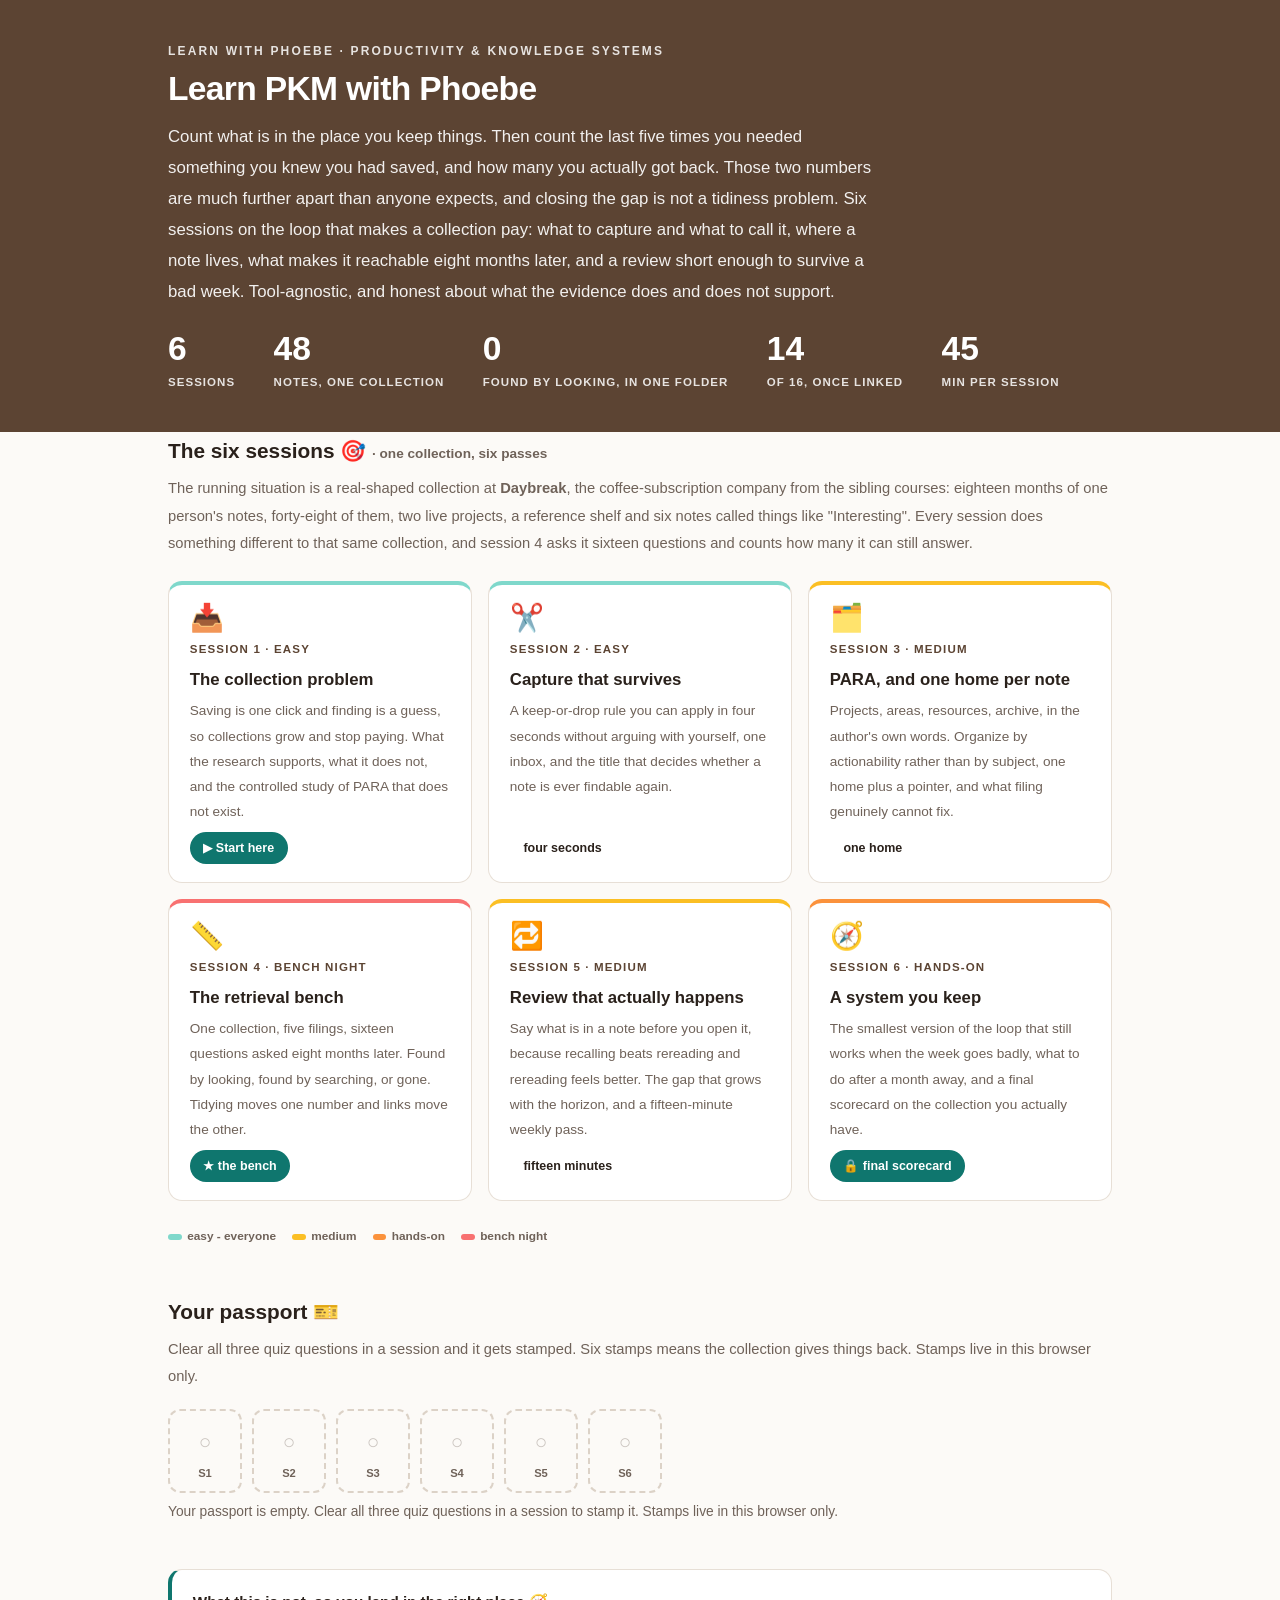
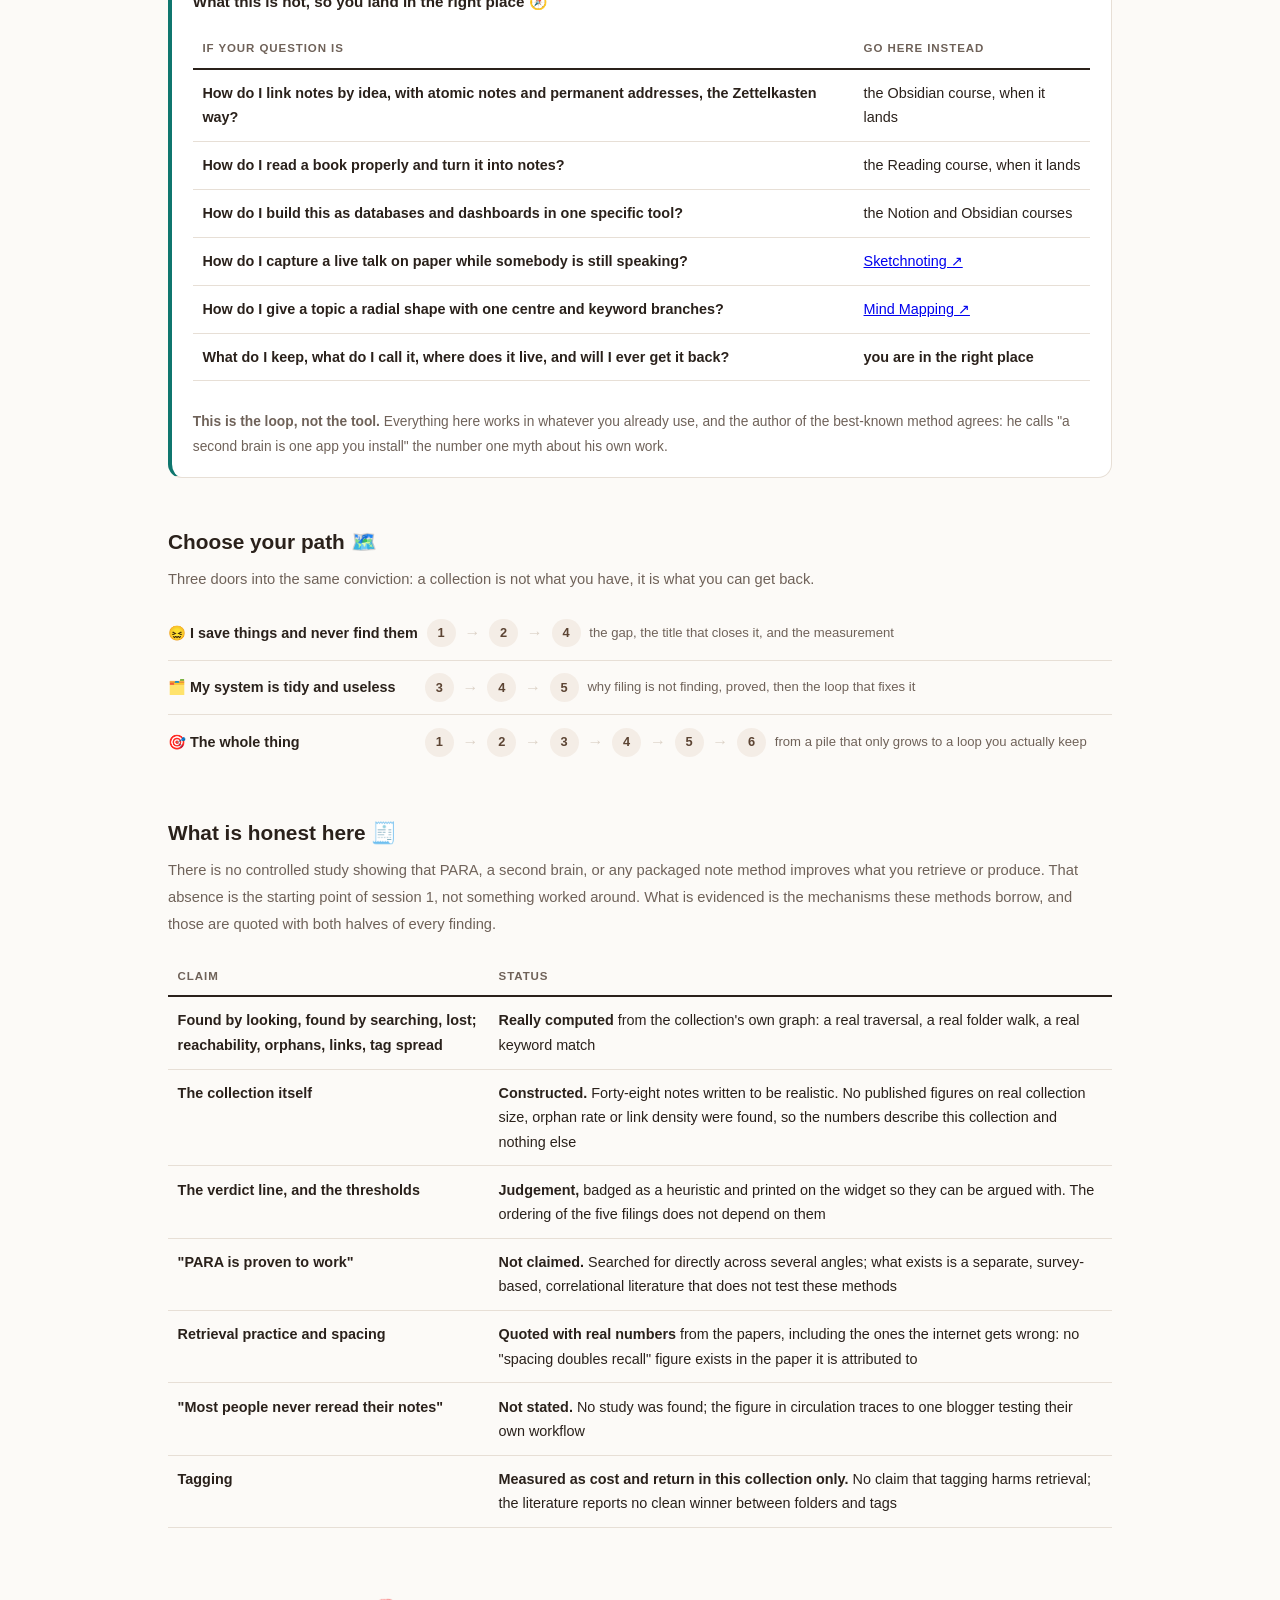
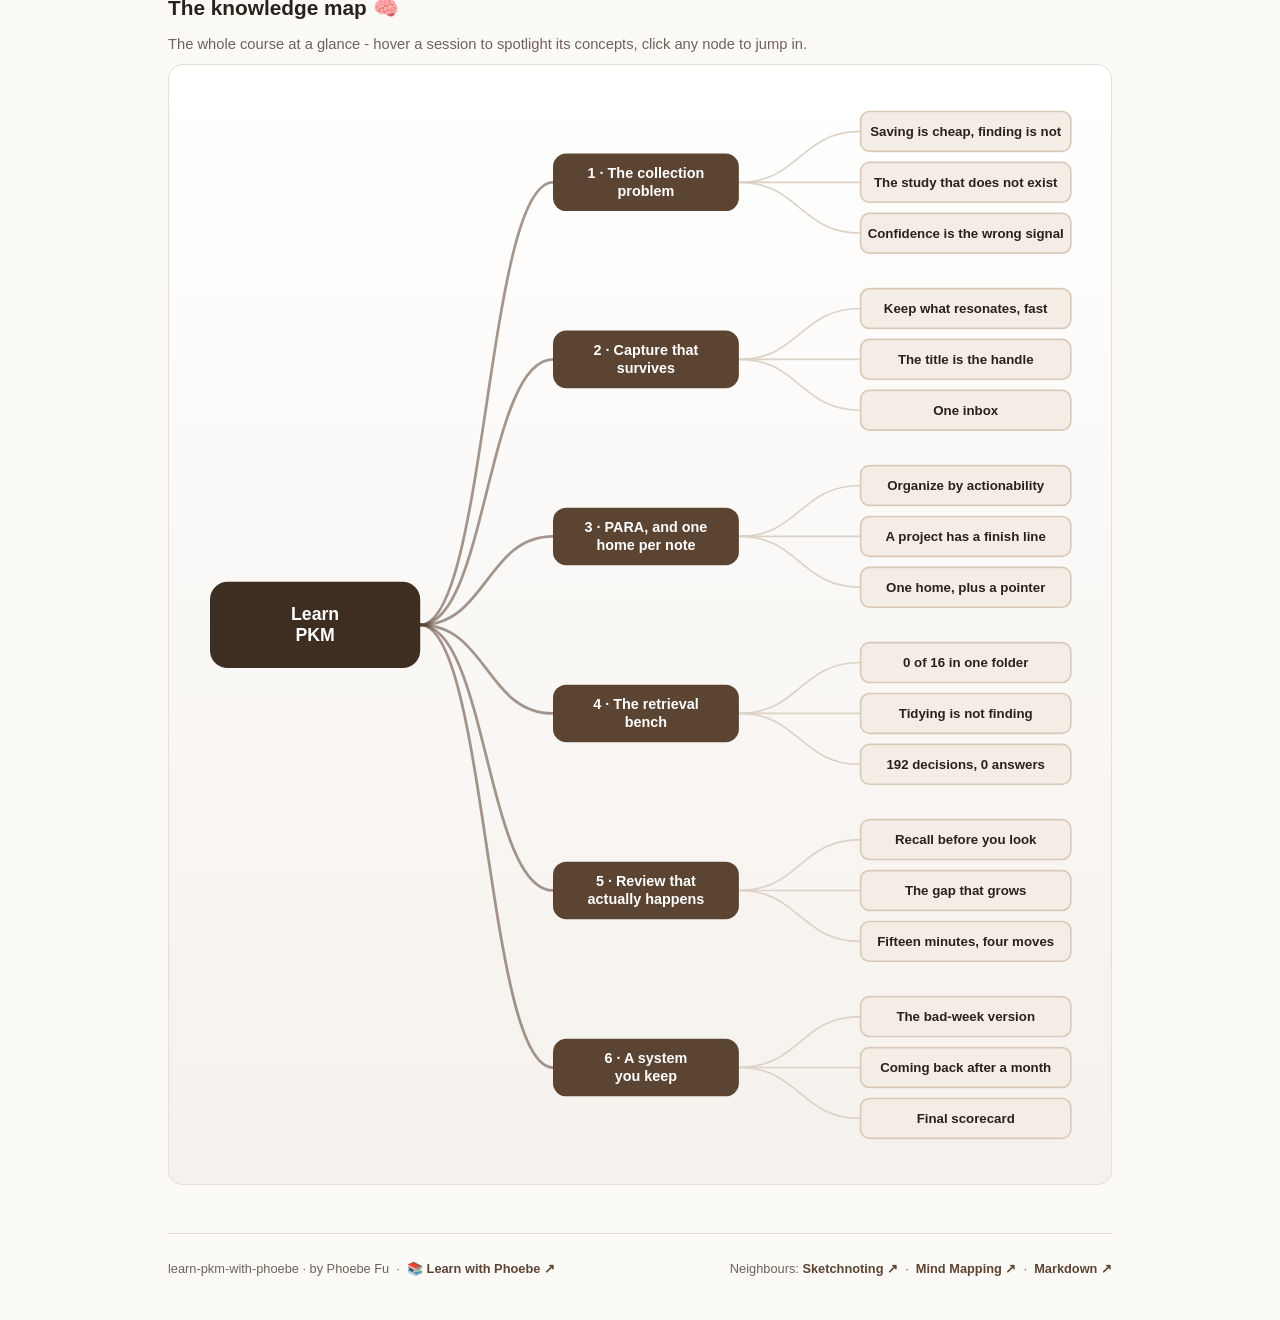
==== commit 99abb370: "Fix unreadable pills and labels: white text on the amber fill The "Real world" pill, build-along ste" ====
--- a/index.html
+++ b/index.html
@@ -19,7 +19,7 @@
 <meta name="twitter:image" content="https://phoebefu6.github.io/learn-pkm-with-phoebe/assets/og-cover.png">
 <!-- social:end -->
 <title>Learn PKM with Phoebe</title>
-<link rel="stylesheet" href="assets/style.css?v=1">
+<link rel="stylesheet" href="assets/style.css?v=4">
 <style>
 
   .stats-row { display: flex; gap: 2.4rem; margin-top: 1.5rem; flex-wrap: wrap; }
--- a/assets/style.css
+++ b/assets/style.css
@@ -116,8 +116,9 @@
   border-bottom: 1px solid var(--hairline);
   padding: .55rem 0;
 }
-.toolbar .wrap { display: flex; align-items: center; gap: .6rem; }
-.toolbar .crumb { font-size: .8rem; color: var(--muted); font-weight: 600; margin-right: auto; }
+.toolbar .wrap { display: flex; align-items: center; gap: .5rem; flex-wrap: nowrap; }
+.toolbar .crumb { font-size: .8rem; color: var(--muted); font-weight: 600; margin-right: auto; min-width: 0; white-space: nowrap; overflow: hidden; text-overflow: ellipsis; }
+.toolbar .btn { white-space: nowrap; flex: none; padding: .38rem .8rem; font-size: .78rem; line-height: 1.2; }
 .toolbar .crumb a { color: var(--indigo); text-decoration: none; }
 .btn {
   border: 1px solid var(--hairline);
@@ -237,7 +238,7 @@
 .pill.solid { background: var(--indigo); color: #fff; }
 .pill.light { background: var(--indigo-50); color: var(--indigo); }
 .pill.inkpill { background: var(--ink); color: #fff; }
-.pill.amber, .pill.peach { background: var(--amber); color: var(--amber-ink); }
+.pill.amber, .pill.peach { background: var(--amber); color: #fff; }
 .pill.bare { color: var(--faint); }
 
 /* ---------- 4D grid ---------- */
@@ -295,7 +296,7 @@
   padding: .15rem .7rem;
 }
 .prompt-box.bad .label { background: var(--faint); color: var(--ink); }
-.prompt-box.good .label { background: var(--amber); color: var(--amber-ink); }
+.prompt-box.good .label { background: var(--amber); color: #fff; }
 .copy-btn {
   position: absolute;
   top: .7rem;
@@ -312,16 +313,20 @@
   transition: background .15s ease;
 }
 .copy-btn:hover { background: rgba(255,255,255,.22); }
-.copy-btn.copied { background: var(--amber); border-color: var(--amber); color: var(--amber-ink); }
+.copy-btn.copied { background: var(--amber); border-color: var(--amber); color: #fff; }
 
 /* ---------- demo steps ---------- */
 .steps { counter-reset: step; margin: .6rem 0 1rem; }
 .step {
-  display: flex;
-  gap: .9rem;
+  display: grid;
+  grid-template-columns: max-content minmax(0, 1fr);
+  column-gap: .9rem;
+  row-gap: .2rem;
   padding: .85rem 0;
   border-bottom: .5px solid var(--hairline);
 }
+.step > * { grid-column: 2; min-width: 0; }
+.step > .prompt-box { margin: .8rem 0 .4rem; }
 .step:last-child { border-bottom: none; }
 .step::before {
   counter-increment: step;
@@ -360,7 +365,7 @@
 .callout.example .ex-pill {
   display: inline-block;
   background: var(--amber);
-  color: var(--amber-ink);
+  color: #fff;
   border-radius: 999px;
   padding: .15rem .7rem;
   font-size: .68rem;
@@ -702,7 +707,7 @@
   font-family: inherit; transition: all .14s ease; white-space: nowrap;
 }
 .sql-btn:hover { background: rgba(255,255,255,.2); }
-.sql-btn.sql-run { background: var(--amber); color: var(--amber-ink); border-color: var(--amber); }
+.sql-btn.sql-run { background: var(--amber); color: #fff; border-color: var(--amber); }
 .sql-btn.sql-run:hover { filter: brightness(1.05); }
 .sql-label {
   display: block;
@@ -825,7 +830,10 @@
   /* 44px tap targets */
   details.card summary { min-height: 44px; }
   .qopt { min-height: 44px; display: flex; align-items: center; padding: .7rem .9rem; }
-  .toolbar .btn, .pagefoot a { min-height: 44px; display: inline-flex; align-items: center; }
+  .toolbar .btn, .pagefoot a { min-height: 44px; display: inline-flex; align-items: center; justify-content: center; }
+  .toolbar .crumb, .toolbar #zoom-toggle { display: none; }
+  .toolbar .btn { flex: 1 1 0; padding: .3rem .4rem; font-size: .72rem; }
+  table.clean { display: block; overflow-x: auto; -webkit-overflow-scrolling: touch; }
 }
 
 @media (max-width: 640px) {
@@ -953,7 +961,7 @@
   z-index: 2;
 }
 .hs-pin:hover { transform: translate(-50%, -50%) scale(1.18); }
-.hs-pin.on { background: var(--amber); color: var(--amber-ink); }
+.hs-pin.on { background: var(--amber); color: #fff; }
 .hs-pin::before {
   content: ""; position: absolute; inset: -7px; border-radius: 999px;
   border: 2px solid var(--indigo); opacity: 0;
@@ -1099,7 +1107,7 @@
   padding: 4px 11px; border-radius: 999px;
   background: rgba(255,255,255,.15);
 }
-.stakes-read .sk-delta.good { background: var(--amber); color: var(--amber-ink); }
+.stakes-read .sk-delta.good { background: var(--amber); color: #fff; }
 .stakes-read .sk-delta.bad { background: #FCA5A5; color: #7f1d1d; }
 
 /* --- 6. scorecard: halfway self-grade ------------------ */
@@ -1135,7 +1143,7 @@
   background: var(--indigo-50); color: var(--indigo-deep);
   border: 1px solid var(--indigo-soft); cursor: default;
 }
-.pp-pill.full { background: var(--amber); color: var(--amber-ink); border-color: var(--amber); }
+.pp-pill.full { background: var(--amber); color: #fff; border-color: var(--amber); }
 .pp-strip { display: flex; gap: 10px; flex-wrap: wrap; margin: 18px 0 6px; }
 .pp-stamp {
   display: flex; flex-direction: column; align-items: center; gap: 6px;
@@ -1162,7 +1170,7 @@
   display: inline-block; margin-bottom: 7px;
   font: 800 0.68rem Inter, sans-serif; letter-spacing: .07em;
   text-transform: uppercase; padding: 3px 10px; border-radius: 999px;
-  background: var(--amber); color: var(--amber-ink);
+  background: var(--amber); color: #fff;
 }
 
 /* --- mobile floor (desktop is the product) ------------- */
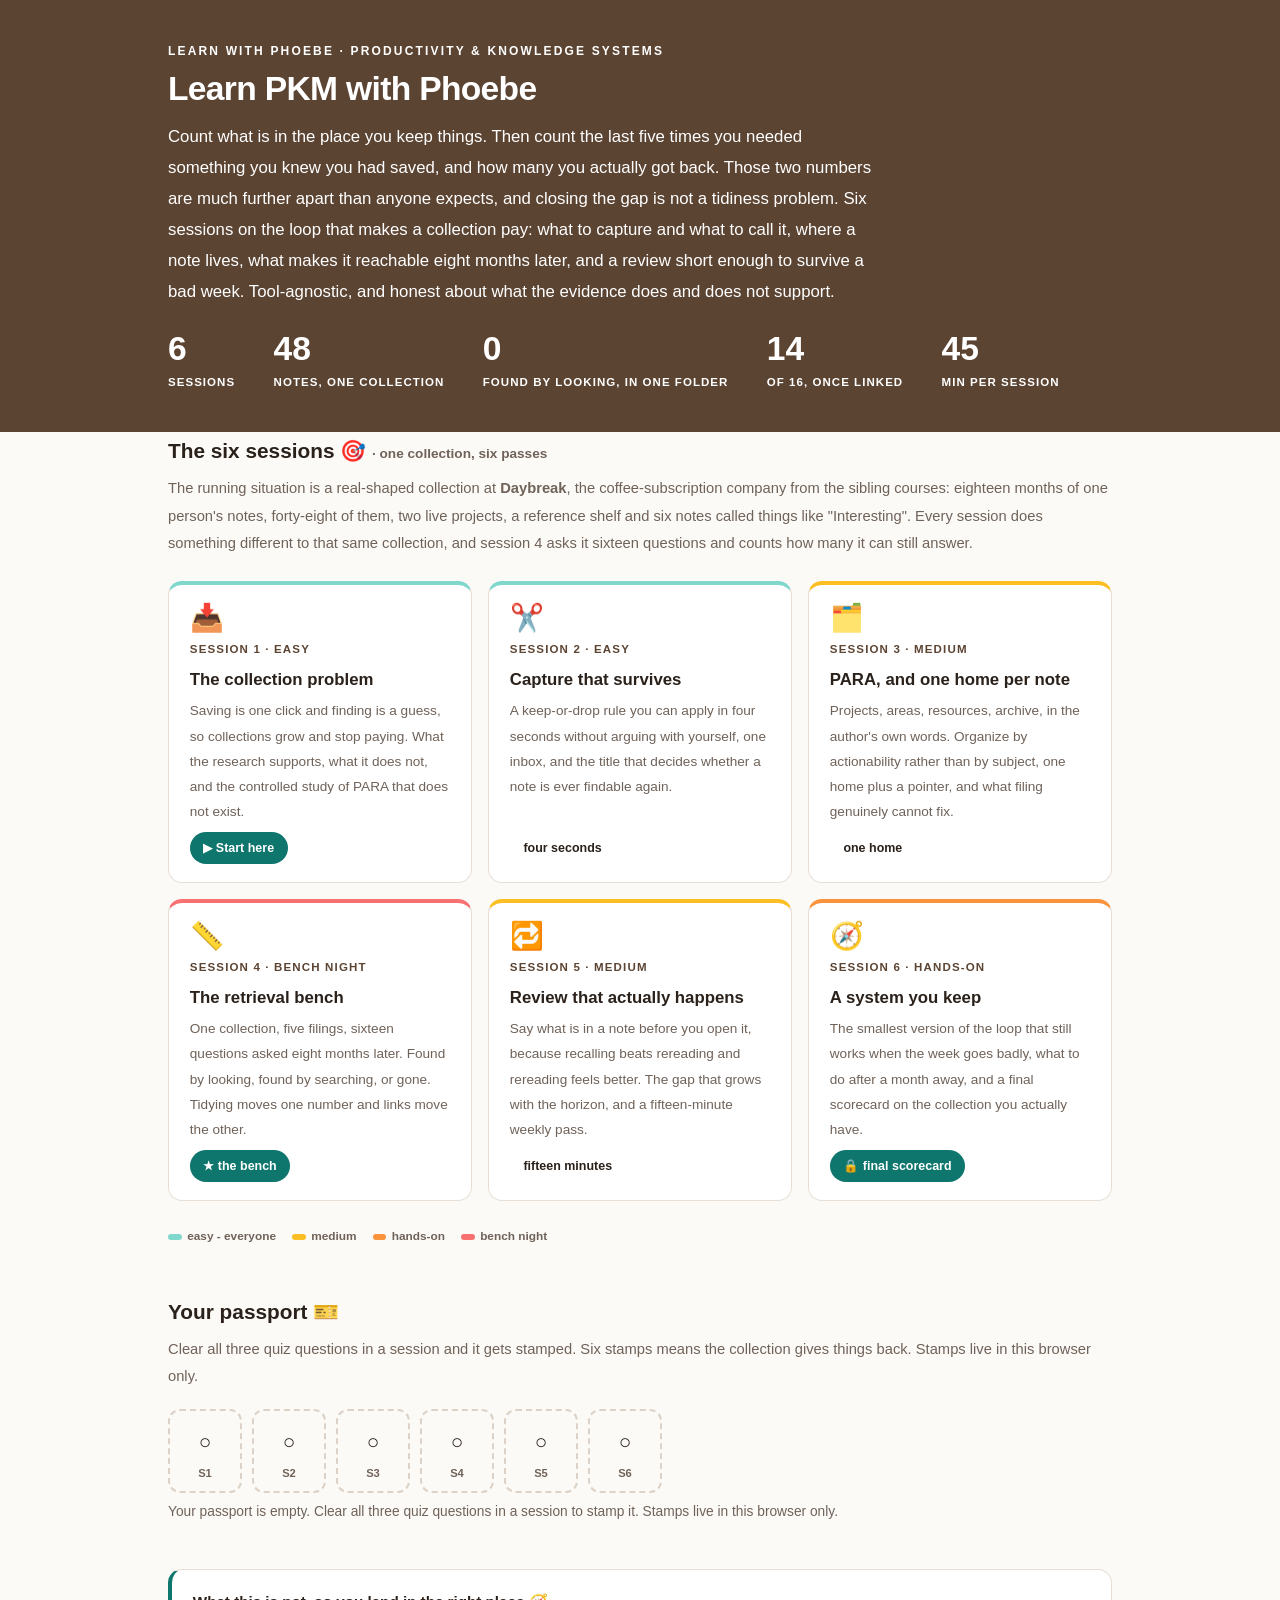
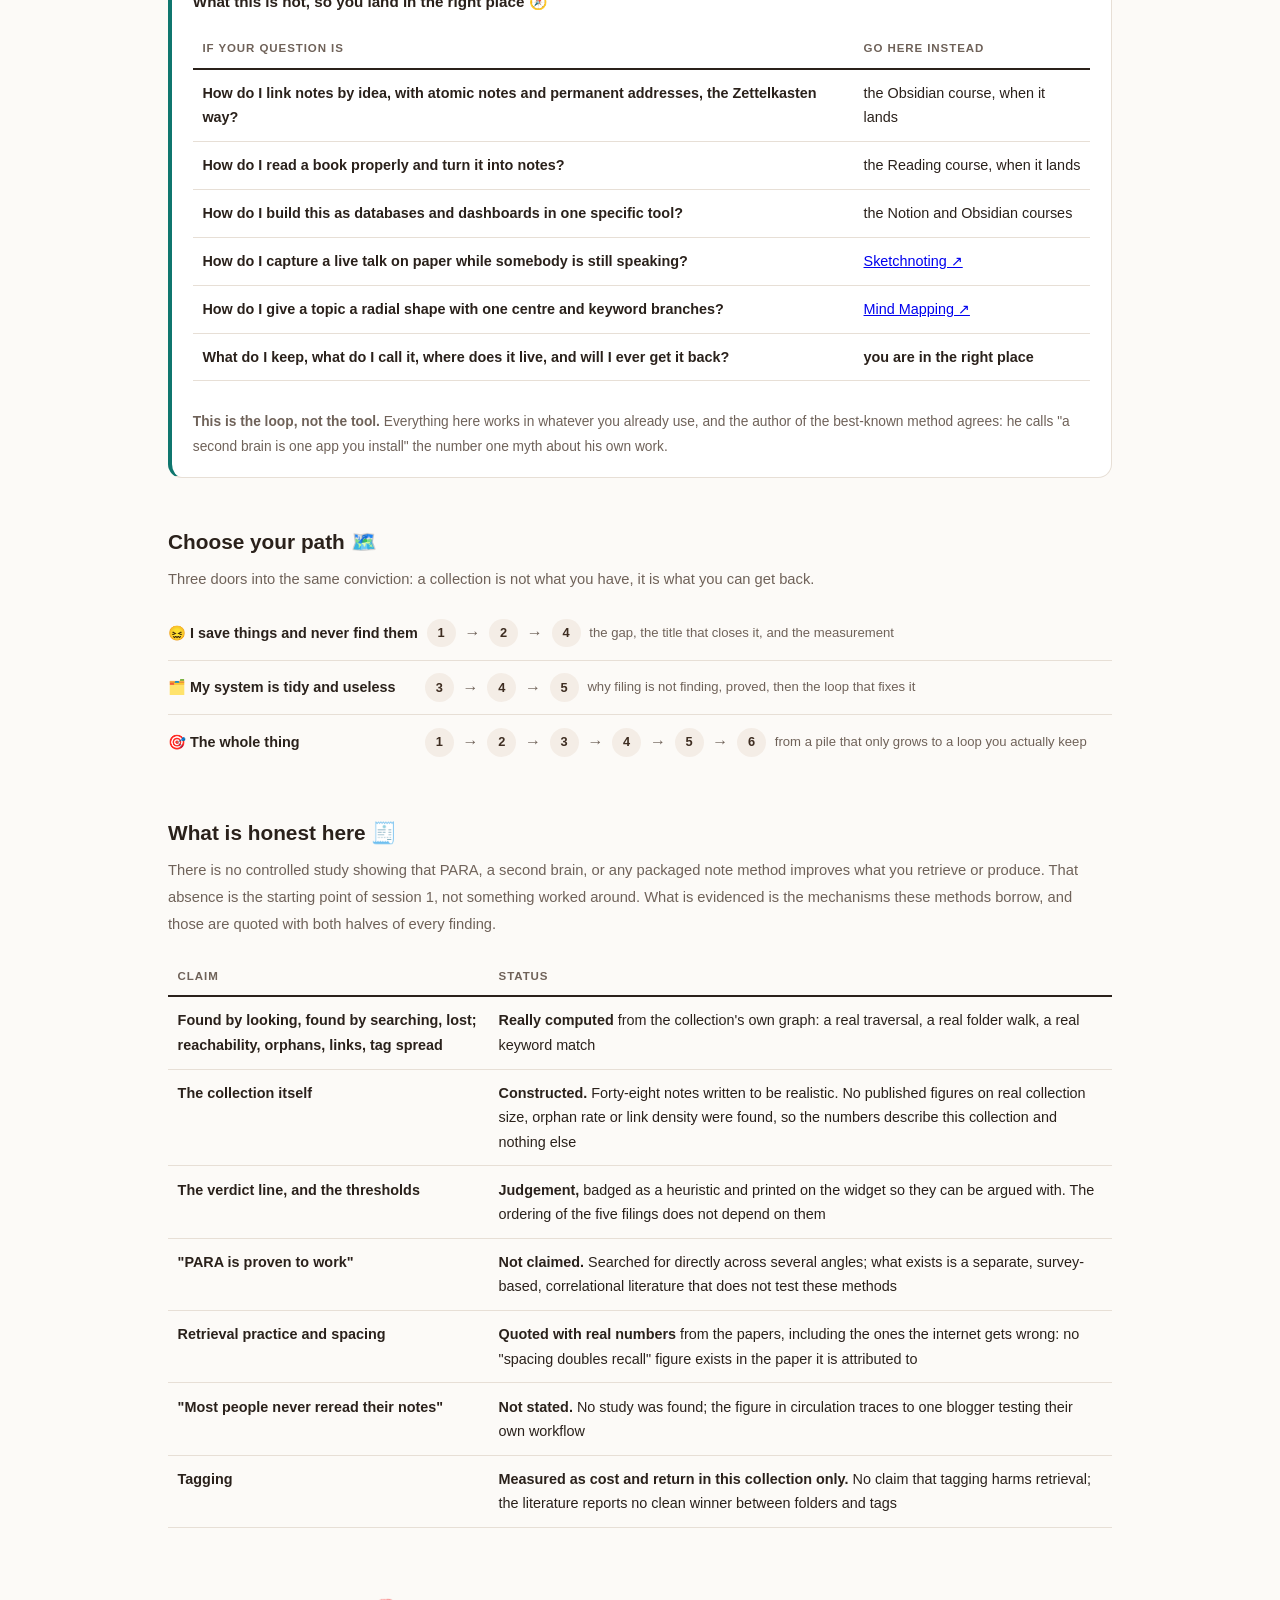
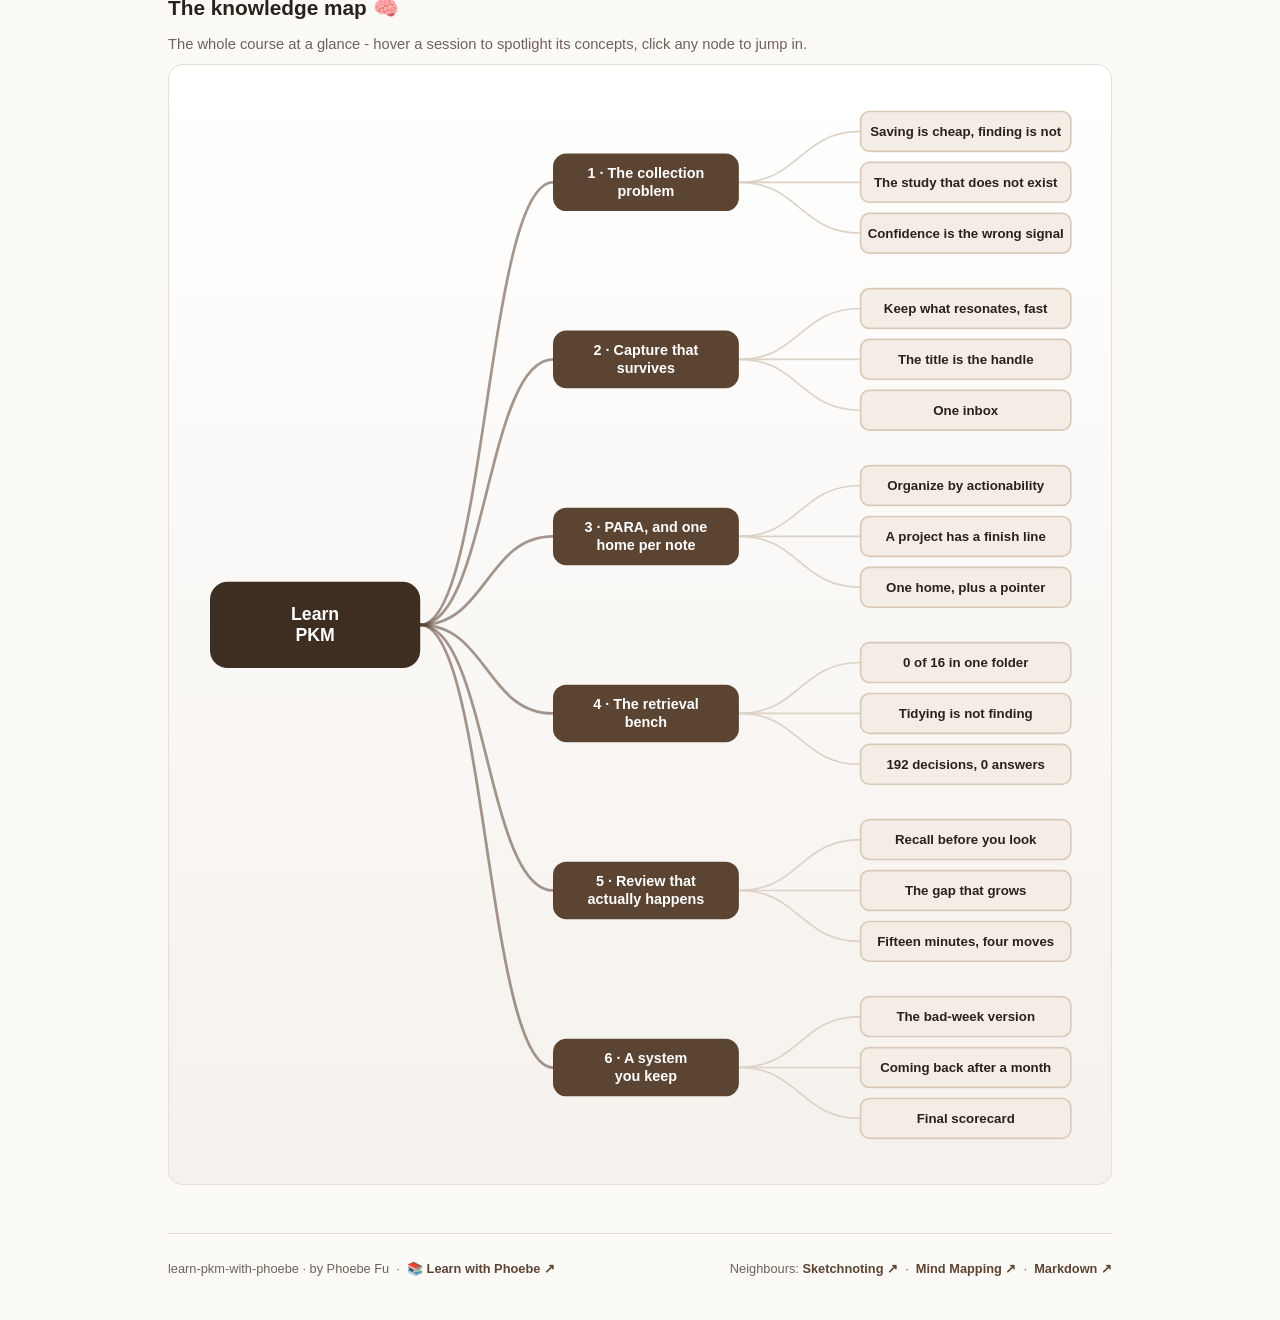
==== commit f38344f0: "Light surfaces everywhere: lightbox, cheat panel, code boxes; contrast and phone-width fixes Every d" ====
--- a/index.html
+++ b/index.html
@@ -19,12 +19,12 @@
 <meta name="twitter:image" content="https://phoebefu6.github.io/learn-pkm-with-phoebe/assets/og-cover.png">
 <!-- social:end -->
 <title>Learn PKM with Phoebe</title>
-<link rel="stylesheet" href="assets/style.css?v=4">
+<link rel="stylesheet" href="assets/style.css?v=20">
 <style>
 
   .stats-row { display: flex; gap: 2.4rem; margin-top: 1.5rem; flex-wrap: wrap; }
   .stat b { display: block; font-size: 2.1rem; font-weight: 800; line-height: 1.05; font-variant-numeric: tabular-nums; }
-  .stat span { font-size: .72rem; opacity: .85; text-transform: uppercase; letter-spacing: .09em; font-weight: 600; }
+  .stat span { font-size: .72rem; opacity: 1; text-transform: uppercase; letter-spacing: .09em; font-weight: 600; }
 
   .course-grid { display: grid; grid-template-columns: repeat(auto-fit, minmax(17rem, 1fr)); gap: 1rem; margin-top: 1.5rem; }
   .course-card {
@@ -57,9 +57,9 @@
   .path { display: flex; gap: .55rem; align-items: center; padding: .75rem 0; border-bottom: .5px solid var(--hairline); flex-wrap: wrap; }
   .path:last-child { border-bottom: none; }
   .path b { min-width: 15.5rem; font-size: .9rem; }
-  .path .pstep { background: var(--indigo-50); color: var(--indigo); border-radius: 999px; padding: .16rem .68rem; font-weight: 700; font-size: .8rem; text-decoration: none; transition: all .12s ease; }
+  .path .pstep { background: var(--indigo-50); color: var(--indigo-deep); border-radius: 999px; padding: .16rem .68rem; font-weight: 700; font-size: .8rem; text-decoration: none; transition: all .12s ease; }
   .path .pstep:hover { background: var(--indigo); color: #fff; }
-  .path .parr { color: var(--faint); font-weight: 700; }
+  .path .parr { color: var(--muted); font-weight: 700; }
 
   .mm-section { margin-top: 1.6rem; }
   .mm-section h2 { font-size: 1.3rem; font-weight: 800; margin-bottom: .2rem; }
@@ -275,6 +275,6 @@
 };
 </script>
 <script src="assets/mindmap.js?v=1"></script>
-<script src="assets/app.js?v=1"></script>
+<script src="assets/app.js?v=20"></script>
 </body>
 </html>
--- a/assets/style.css
+++ b/assets/style.css
@@ -19,8 +19,8 @@
   --amber-ink: #0A4F4A;
   --amber-50: #D7EDEA;
   --paper: #FCFAF7;
-  --code-bg: #241C16;
-  --code-ink: #E7DFD6;
+  --code-bg: #F4EDE6;
+  --code-ink: #2A211B;
   --radius: 14px;
 }
 
@@ -50,7 +50,7 @@
   font-size: .75rem;
   letter-spacing: .18em;
   text-transform: uppercase;
-  opacity: .85;
+  opacity: 1;
   font-weight: 600;
 }
 .masthead h1 {
@@ -61,7 +61,7 @@
   letter-spacing: -.02em;
 }
 .masthead h1 .accent { color: inherit; }
-.masthead .sub { font-size: 1.05rem; opacity: .92; max-width: 44rem; }
+.masthead .sub { font-size: 1.05rem; opacity: 1; max-width: 44rem; }
 
 .chip-row { display: flex; flex-wrap: wrap; gap: .5rem; margin-top: 1.1rem; }
 .chip {
@@ -75,7 +75,7 @@
   white-space: nowrap;
 }
 .chip.level { background: #fff; color: var(--indigo); }
-.chip.audience { background: rgba(255,255,255,.16); color: #fff; border: 1px solid rgba(255,255,255,.35); }
+.chip.audience { background: rgba(255,255,255,.08); color: #fff; border: 1px solid rgba(255,255,255,.35); }
 .chip.time { background: var(--ink); color: #fff; font-variant-numeric: tabular-nums; }
 
 
@@ -239,7 +239,7 @@
 .pill.light { background: var(--indigo-50); color: var(--indigo); }
 .pill.inkpill { background: var(--ink); color: #fff; }
 .pill.amber, .pill.peach { background: var(--amber); color: #fff; }
-.pill.bare { color: var(--faint); }
+.pill.bare { color: var(--muted); }
 
 /* ---------- 4D grid ---------- */
 .grid-2 { display: grid; grid-template-columns: repeat(auto-fit, minmax(15rem, 1fr)); gap: .8rem; margin: .5rem 0 1rem; }
@@ -268,10 +268,11 @@
 table.clean td:first-child { font-weight: 600; }
 
 /* ---------- prompt boxes ---------- */
-.prompt-box {
+.prompt-box{
   position: relative;
-  background: var(--code-bg);
-  color: var(--code-ink);
+  background: #F4EDE6;
+  border: 1px solid #E7DFD6;
+  color: #2A211B;
   border-radius: var(--radius);
   padding: 1.1rem 1.2rem;
   margin: 1rem 0 1.2rem;
@@ -281,12 +282,12 @@
   white-space: pre-wrap;
   word-break: break-word;
 }
-.prompt-box .label {
+.prompt-box .label{
   position: absolute;
   top: -0.7rem;
   left: 1rem;
-  background: var(--indigo);
-  color: #fff;
+  background: #5C4433;
+  color: #FFFFFF;
   font-family: "Inter", -apple-system, sans-serif;
   font-size: .68rem;
   font-weight: 700;
@@ -297,13 +298,13 @@
 }
 .prompt-box.bad .label { background: var(--faint); color: var(--ink); }
 .prompt-box.good .label { background: var(--amber); color: #fff; }
-.copy-btn {
+.copy-btn{
   position: absolute;
   top: .7rem;
   right: .7rem;
-  background: rgba(255,255,255,.1);
-  border: 1px solid rgba(255,255,255,.25);
-  color: #fff;
+  background: #FFFFFF;
+  border: 1px solid #E7DFD6;
+  color: #2A211B;
   border-radius: 999px;
   padding: .25rem .8rem;
   font-size: .72rem;
@@ -312,7 +313,7 @@
   font-family: "Inter", -apple-system, sans-serif;
   transition: background .15s ease;
 }
-.copy-btn:hover { background: rgba(255,255,255,.22); }
+.copy-btn:hover { background: #E7DFD6; }
 .copy-btn.copied { background: var(--amber); border-color: var(--amber); color: #fff; }
 
 /* ---------- demo steps ---------- */
@@ -402,11 +403,11 @@
   gap: .4rem;
 }
 
-.lightbox {
+.lightbox{
   position: fixed;
   inset: 0;
   z-index: 100;
-  background: rgba(42,33,27,.9);
+  background: rgba(252,250,247,.97);
   display: none;
   align-items: center;
   justify-content: center;
@@ -414,8 +415,10 @@
   cursor: zoom-out;
 }
 .lightbox.open { display: flex; }
-.lightbox .inner {
+.lightbox .inner{
   background: #fff;
+  border: 1px solid #E7DFD6;
+  box-shadow: 0 10px 40px rgba(42,33,27,.14);
   border-radius: var(--radius);
   padding: 2rem;
   max-width: 94vw;
@@ -423,13 +426,12 @@
   overflow: auto;
 }
 .lightbox .inner svg, .lightbox .inner img { width: min(88vw, 70rem); height: auto; }
-.lightbox .close-hint {
+.lightbox .close-hint{
   position: fixed;
   top: 1rem; right: 1.4rem;
-  color: #fff;
+  color: #2A211B;
   font-size: .8rem;
   font-weight: 600;
-  opacity: .8;
 }
 
 /* ---------- courses covered ---------- */
@@ -448,19 +450,20 @@
 .covered-row .note { margin-left: auto; color: var(--muted); font-size: .78rem; text-align: right; }
 
 /* ---------- cheat sheet footer ---------- */
-.cheat {
-  background: var(--ink);
-  color: #fff;
+.cheat{
+  background: #F4EDE6;
+  border: 1px solid #E7DFD6;
+  color: #2A211B;
   border-radius: var(--radius);
   padding: 1.6rem 1.6rem 1.3rem;
   margin-top: 3rem;
 }
 .cheat h3 { font-size: 1.1rem; margin-bottom: 1rem; }
-.cheat h3 span { color: var(--indigo-soft); }
+.cheat h3 span { color: #5C4433; }
 .cheat .grid-2 { gap: 1rem; }
 .cheat .cheat-item { border-left: 3px solid var(--indigo-mid); padding-left: .8rem; }
-.cheat .cheat-item b { display: block; font-size: .85rem; color: var(--indigo-soft); }
-.cheat .cheat-item span { font-size: .82rem; opacity: .85; }
+.cheat .cheat-item b { display: block; font-size: .85rem; color: #3E2D21; }
+.cheat .cheat-item span { font-size: .82rem; color: #6F6259; }
 
 footer.pagefoot {
   border-top: 1px solid var(--hairline);
@@ -555,7 +558,7 @@
   margin-top: 1.1rem;
   flex-wrap: wrap;
 }
-.journey .jlabel { font-size: .7rem; font-weight: 700; text-transform: uppercase; letter-spacing: .09em; opacity: .8; margin-right: .3rem; }
+.journey .jlabel { font-size: .7rem; font-weight: 700; text-transform: uppercase; letter-spacing: .09em; opacity: 1; margin-right: .3rem; }
 .journey a {
   width: 1.7rem; height: 1.7rem;
   border-radius: 999px;
@@ -1153,7 +1156,7 @@
   transition: all .18s ease;
 }
 .pp-stamp:hover { border-color: var(--indigo-soft); }
-.pp-stamp i { font-size: 1.3rem; font-style: normal; opacity: .35; }
+.pp-stamp i { font-size: 1.3rem; font-style: normal; opacity: 1; }
 .pp-stamp b { font: 800 0.7rem Inter, sans-serif; }
 .pp-stamp.got {
   border-style: solid; border-color: var(--indigo);
@@ -1269,3 +1272,28 @@
 .pk-lost.is-clear { border-color: var(--indigo-soft); border-left-color: var(--jade); background: var(--indigo-50); }
 .pk-lost.is-clear h5 { color: var(--jade-ink); }
 .pk-lost.is-clear p { font-size: 0.88rem; color: var(--ink); }
+
+/* layout-patch-3: phone-width overflow (2026-10-10) */
+.sql-bar { flex-wrap: wrap; }
+@media (max-width: 480px) {
+  .covered-row { flex-wrap: wrap; }
+  .covered-row .note { margin-left: 0; text-align: left; flex-basis: 100%; }
+  details.card summary { flex-wrap: wrap; }
+  details.card summary .mini { white-space: normal; }
+  .wk, .sqlbox, .prompt-box, pre { max-width: 100%; overflow-x: auto; }
+  .mono, code, strong, .note { overflow-wrap: anywhere; }
+  select, input[type=range], label { max-width: 100%; }
+  canvas, svg, img { max-width: 100%; height: auto; }
+  .tree-kids, .tree-node-wrap, .tree-node, .rb-night, .al-row, .gd-field, .tl-row, .sl-row { max-width: 100%; overflow-x: auto; }
+  .tl-cols, .sl-cols, .bb-cols, .ev-cols, [class$="-cols"] { grid-template-columns: 1fr !important; display: grid; }
+  .tl-cols > *, .sl-cols > *, [class$="-cols"] > * { min-width: 0; max-width: 100%; }
+  .mono { white-space: normal; }
+  .er-w, .bb-lab, .tl-lev, .sl-lev { max-width: 100%; white-space: normal; }
+}
+/* contrast-patch-2b */
+.cheat a { color: var(--indigo-deep, var(--ink)); }
+.chip.audience { background: transparent; border-color: rgba(255,255,255,.55); }
+.masthead a, .masthead .sub a { color: #fff; text-decoration: underline; text-underline-offset: 2px; }
+.prompt-box b, .prompt-box strong { color: var(--indigo-deep, var(--ink)); }
+.prompt-box span, .prompt-box em, .prompt-box i { color: inherit; }
+.pp-stamp i { color: var(--ink); }
